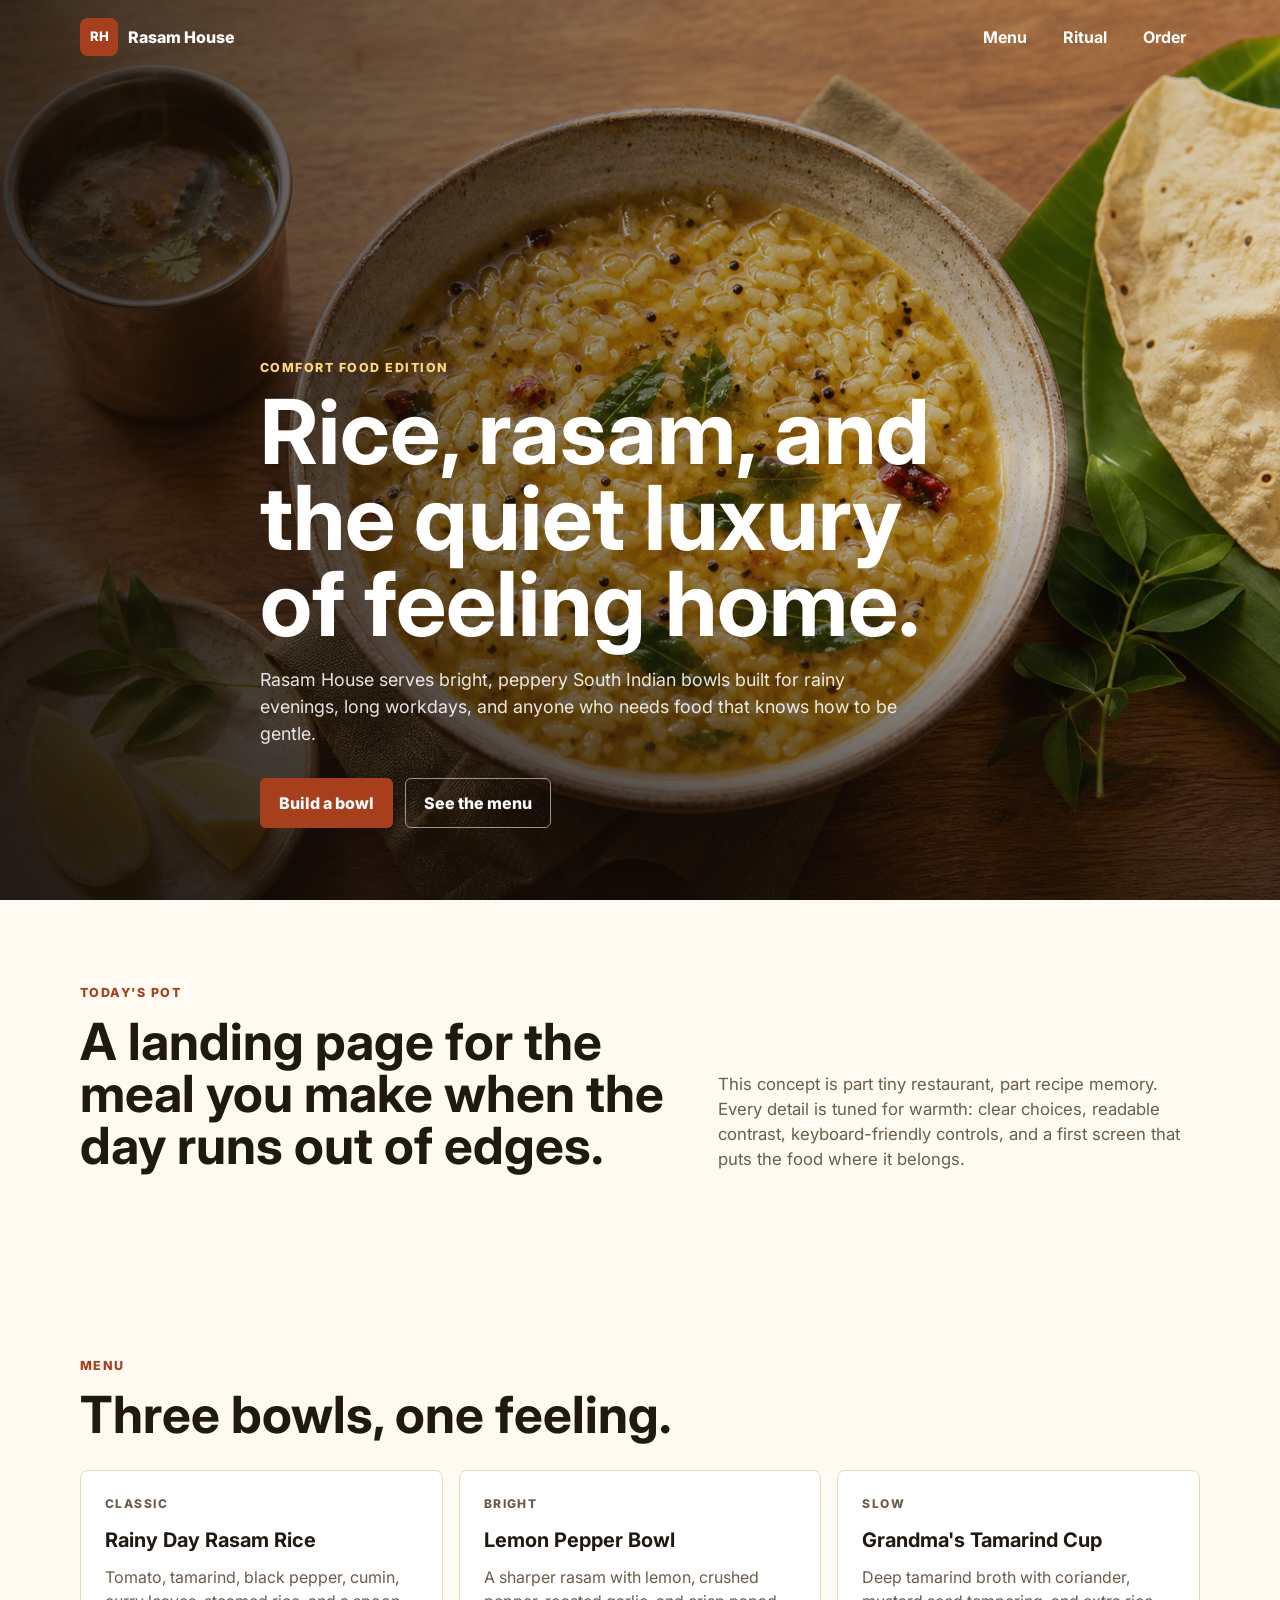
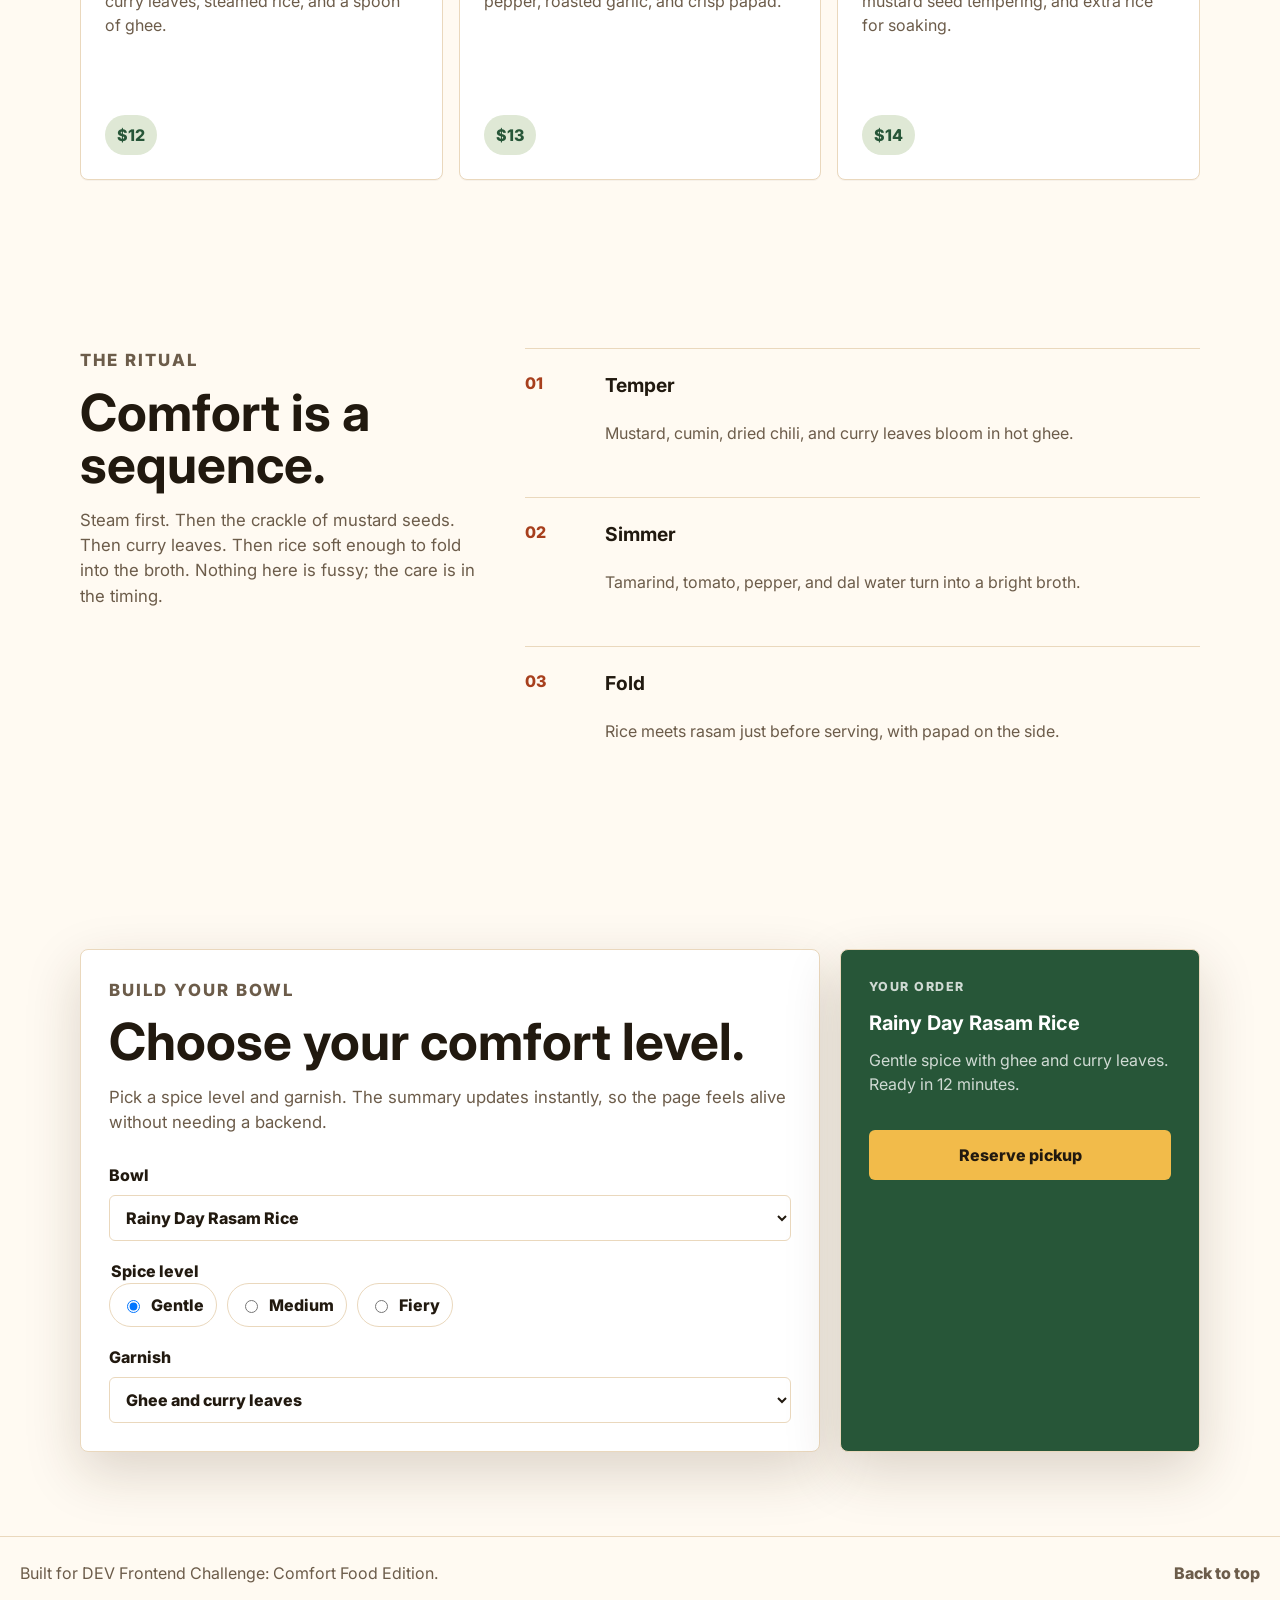
==== index.html @ 06fc74c1 "Polish challenge submission" ====
<!doctype html>
<html lang="en">
  <head>
    <meta charset="utf-8" />
    <meta name="viewport" content="width=device-width, initial-scale=1" />
    <meta
      name="description"
      content="Rasam House is a comfort food landing page celebrating warm South Indian rasam rice bowls."
    />
    <title>Rasam House | Comfort Food Bowls</title>
    <link rel="preconnect" href="https://fonts.googleapis.com" />
    <link rel="preconnect" href="https://fonts.gstatic.com" crossorigin />
    <link
      href="https://fonts.googleapis.com/css2?family=Inter:wght@400;500;600;700;800&display=swap"
      rel="stylesheet"
    />
    <link rel="stylesheet" href="styles.css" />
  </head>
  <body>
    <a class="skip-link" href="#main">Skip to main content</a>

    <header class="site-header" data-header>
      <nav class="nav" aria-label="Main navigation">
        <a class="brand" href="#top" aria-label="Rasam House home">
          <span class="brand-mark" aria-hidden="true">RH</span>
          <span>Rasam House</span>
        </a>
        <button
          class="nav-toggle"
          type="button"
          aria-expanded="false"
          aria-controls="nav-links"
          data-nav-toggle
        >
          <span class="sr-only">Toggle navigation</span>
          <span></span>
          <span></span>
          <span></span>
        </button>
        <div class="nav-links" id="nav-links" data-nav-links>
          <a href="#menu">Menu</a>
          <a href="#ritual">Ritual</a>
          <a href="#order">Order</a>
        </div>
      </nav>
    </header>

    <main id="main">
      <section class="hero" id="top" aria-labelledby="hero-title">
        <img
          class="hero-image"
          src="assets/rasam-rice-hero.png"
          alt="A warm bowl of rasam rice with curry leaves, papad, lemon wedges, and a steel cup of rasam"
        />
        <div class="hero-overlay"></div>
        <div class="hero-content">
          <p class="eyebrow">Comfort Food Edition</p>
          <h1 id="hero-title">Rice, rasam, and the quiet luxury of feeling home.</h1>
          <p class="hero-copy">
            Rasam House serves bright, peppery South Indian bowls built for rainy
            evenings, long workdays, and anyone who needs food that knows how to
            be gentle.
          </p>
          <div class="hero-actions" aria-label="Primary actions">
            <a class="button primary" href="#order">Build a bowl</a>
            <a class="button secondary" href="#menu">See the menu</a>
          </div>
        </div>
        <div class="steam" aria-hidden="true">
          <span></span>
          <span></span>
          <span></span>
        </div>
      </section>

      <section class="section intro" aria-labelledby="intro-title">
        <div>
          <p class="eyebrow">Today's pot</p>
          <h2 id="intro-title">A landing page for the meal you make when the day runs out of edges.</h2>
        </div>
        <p>
          This concept is part tiny restaurant, part recipe memory. Every detail
          is tuned for warmth: clear choices, readable contrast, keyboard-friendly
          controls, and a first screen that puts the food where it belongs.
        </p>
      </section>

      <section class="section menu" id="menu" aria-labelledby="menu-title">
        <div class="section-heading">
          <p class="eyebrow">Menu</p>
          <h2 id="menu-title">Three bowls, one feeling.</h2>
        </div>
        <div class="menu-grid">
          <article class="menu-card">
            <div>
              <p class="menu-label">Classic</p>
              <h3>Rainy Day Rasam Rice</h3>
              <p>
                Tomato, tamarind, black pepper, cumin, curry leaves, steamed rice,
                and a spoon of ghee.
              </p>
            </div>
            <span class="price">$12</span>
          </article>
          <article class="menu-card">
            <div>
              <p class="menu-label">Bright</p>
              <h3>Lemon Pepper Bowl</h3>
              <p>
                A sharper rasam with lemon, crushed pepper, roasted garlic, and
                crisp papad.
              </p>
            </div>
            <span class="price">$13</span>
          </article>
          <article class="menu-card">
            <div>
              <p class="menu-label">Slow</p>
              <h3>Grandma's Tamarind Cup</h3>
              <p>
                Deep tamarind broth with coriander, mustard seed tempering, and
                extra rice for soaking.
              </p>
            </div>
            <span class="price">$14</span>
          </article>
        </div>
      </section>

      <section class="section ritual" id="ritual" aria-labelledby="ritual-title">
        <div class="ritual-copy">
          <p class="eyebrow">The ritual</p>
          <h2 id="ritual-title">Comfort is a sequence.</h2>
          <p>
            Steam first. Then the crackle of mustard seeds. Then curry leaves.
            Then rice soft enough to fold into the broth. Nothing here is fussy;
            the care is in the timing.
          </p>
        </div>
        <ol class="steps" aria-label="Rasam House bowl ritual">
          <li>
            <span>01</span>
            <strong>Temper</strong>
            <p>Mustard, cumin, dried chili, and curry leaves bloom in hot ghee.</p>
          </li>
          <li>
            <span>02</span>
            <strong>Simmer</strong>
            <p>Tamarind, tomato, pepper, and dal water turn into a bright broth.</p>
          </li>
          <li>
            <span>03</span>
            <strong>Fold</strong>
            <p>Rice meets rasam just before serving, with papad on the side.</p>
          </li>
        </ol>
      </section>

      <section class="section order" id="order" aria-labelledby="order-title">
        <div class="order-panel">
          <div>
            <p class="eyebrow">Build your bowl</p>
            <h2 id="order-title">Choose your comfort level.</h2>
            <p>
              Pick a spice level and garnish. The summary updates instantly, so
              the page feels alive without needing a backend.
            </p>
          </div>
          <form class="order-form" data-order-form>
            <label>
              Bowl
              <select name="bowl">
                <option>Rainy Day Rasam Rice</option>
                <option>Lemon Pepper Bowl</option>
                <option>Grandma's Tamarind Cup</option>
              </select>
            </label>
            <fieldset>
              <legend>Spice level</legend>
              <label><input type="radio" name="spice" value="gentle" checked /> Gentle</label>
              <label><input type="radio" name="spice" value="medium" /> Medium</label>
              <label><input type="radio" name="spice" value="fiery" /> Fiery</label>
            </fieldset>
            <label>
              Garnish
              <select name="garnish">
                <option>Ghee and curry leaves</option>
                <option>Lemon and coriander</option>
                <option>Extra papad</option>
              </select>
            </label>
          </form>
        </div>
        <aside class="summary" aria-live="polite" aria-labelledby="summary-title">
          <p class="eyebrow">Your order</p>
          <h3 id="summary-title" data-summary-bowl>Rainy Day Rasam Rice</h3>
          <p data-summary-copy>
            Gentle spice with ghee and curry leaves. Ready in 12 minutes.
          </p>
          <button class="button primary" type="button" data-toast-button>
            Reserve pickup
          </button>
          <p class="toast" role="status" data-toast hidden>
            Pickup reserved. Your bowl will stay warm.
          </p>
        </aside>
      </section>
    </main>

    <footer class="footer">
      <p>Built for DEV Frontend Challenge: Comfort Food Edition.</p>
      <a href="#top">Back to top</a>
    </footer>

    <script src="script.js"></script>
  </body>
</html>
---- styles.css ----
:root {
  color-scheme: light;
  --ink: #21190f;
  --muted: #6c5c4a;
  --paper: #fffaf2;
  --surface: #ffffff;
  --line: #ead8bd;
  --leaf: #275638;
  --leaf-soft: #dfe8d5;
  --spice: #a73f1d;
  --spice-dark: #7d2d16;
  --gold: #f2bb4a;
  --shadow: 0 20px 55px rgba(59, 37, 16, 0.18);
  font-family: Inter, ui-sans-serif, system-ui, -apple-system, BlinkMacSystemFont,
    "Segoe UI", sans-serif;
}

* {
  box-sizing: border-box;
}

html {
  scroll-behavior: smooth;
}

body {
  margin: 0;
  color: var(--ink);
  background: var(--paper);
  line-height: 1.5;
}

img {
  display: block;
  max-width: 100%;
}

a {
  color: inherit;
}

button,
select,
input {
  font: inherit;
}

:focus-visible {
  outline: 3px solid var(--gold);
  outline-offset: 4px;
}

.skip-link {
  position: fixed;
  top: 12px;
  left: 12px;
  z-index: 20;
  transform: translateY(-140%);
  border-radius: 6px;
  background: var(--ink);
  color: white;
  padding: 10px 14px;
  transition: transform 160ms ease;
}

.skip-link:focus {
  transform: translateY(0);
}

.site-header {
  position: fixed;
  inset: 0 0 auto;
  z-index: 10;
  transition: background 180ms ease, box-shadow 180ms ease;
}

.site-header.is-scrolled {
  background: rgba(255, 250, 242, 0.92);
  box-shadow: 0 1px 0 var(--line);
  backdrop-filter: blur(16px);
}

.nav {
  display: flex;
  align-items: center;
  justify-content: space-between;
  max-width: 1160px;
  margin: 0 auto;
  padding: 16px 20px;
}

.brand {
  display: inline-flex;
  align-items: center;
  gap: 10px;
  color: white;
  font-weight: 800;
  letter-spacing: 0;
  text-decoration: none;
}

.is-scrolled .brand,
.is-scrolled .nav-links a,
.is-scrolled .nav-toggle {
  color: var(--ink);
}

.brand-mark {
  display: grid;
  width: 38px;
  height: 38px;
  place-items: center;
  border-radius: 8px;
  background: var(--spice);
  color: white;
  font-size: 0.82rem;
}

.nav-links {
  display: flex;
  gap: 8px;
}

.nav-links a {
  border-radius: 999px;
  color: white;
  font-weight: 700;
  padding: 9px 14px;
  text-decoration: none;
}

.nav-links a:hover {
  background: rgba(255, 255, 255, 0.18);
}

.is-scrolled .nav-links a:hover {
  background: var(--leaf-soft);
}

.nav-toggle {
  display: none;
  border: 0;
  background: transparent;
  color: white;
  padding: 8px;
}

.nav-toggle span:not(.sr-only) {
  display: block;
  width: 24px;
  height: 2px;
  margin: 5px 0;
  background: currentColor;
}

.sr-only {
  position: absolute;
  width: 1px;
  height: 1px;
  overflow: hidden;
  clip: rect(0, 0, 0, 0);
  white-space: nowrap;
}

.hero {
  position: relative;
  min-height: 100svh;
  display: grid;
  align-items: end;
  overflow: hidden;
  padding: 120px 20px 72px;
}

.hero-image,
.hero-overlay {
  position: absolute;
  inset: 0;
  width: 100%;
  height: 100%;
}

.hero-image {
  object-fit: cover;
}

.hero-overlay {
  background:
    linear-gradient(90deg, rgba(20, 12, 7, 0.84), rgba(20, 12, 7, 0.34) 58%, rgba(20, 12, 7, 0.12)),
    linear-gradient(0deg, rgba(20, 12, 7, 0.62), transparent 46%);
}

.hero-content {
  position: relative;
  max-width: 760px;
  margin: 0 auto;
  width: min(1160px, 100%);
  color: white;
  animation: hero-rise 700ms ease-out both;
}

.steam {
  position: absolute;
  right: clamp(70px, 16vw, 260px);
  bottom: clamp(260px, 42vh, 450px);
  display: flex;
  gap: 18px;
  opacity: 0.72;
  pointer-events: none;
}

.steam span {
  width: 14px;
  height: 86px;
  border-radius: 999px;
  background: linear-gradient(180deg, rgba(255, 255, 255, 0), rgba(255, 245, 219, 0.72), rgba(255, 255, 255, 0));
  filter: blur(8px);
  transform-origin: bottom;
  animation: steam-rise 3.4s ease-in-out infinite;
}

.steam span:nth-child(2) {
  height: 112px;
  animation-delay: 650ms;
}

.steam span:nth-child(3) {
  height: 78px;
  animation-delay: 1.2s;
}

.eyebrow {
  margin: 0 0 12px;
  color: var(--spice);
  font-size: 0.78rem;
  font-weight: 800;
  letter-spacing: 0.12em;
  text-transform: uppercase;
}

.hero .eyebrow {
  color: #ffd77a;
}

h1,
h2,
h3,
p {
  margin-top: 0;
}

h1 {
  max-width: 740px;
  margin-bottom: 20px;
  font-size: clamp(2.55rem, 7vw, 5.65rem);
  line-height: 0.96;
  letter-spacing: 0;
}

h2 {
  margin-bottom: 18px;
  font-size: clamp(2rem, 4vw, 3.6rem);
  line-height: 1.02;
  letter-spacing: 0;
}

h3 {
  margin-bottom: 10px;
  font-size: 1.25rem;
}

.hero-copy {
  max-width: 650px;
  color: rgba(255, 255, 255, 0.88);
  font-size: 1.12rem;
}

.hero-actions {
  display: flex;
  flex-wrap: wrap;
  gap: 12px;
  margin-top: 30px;
}

.button {
  display: inline-flex;
  min-height: 46px;
  align-items: center;
  justify-content: center;
  border: 1px solid transparent;
  border-radius: 6px;
  cursor: pointer;
  font-weight: 800;
  padding: 12px 18px;
  text-decoration: none;
}

.button.primary {
  background: var(--spice);
  color: white;
}

.button.primary:hover {
  background: var(--spice-dark);
}

.button:disabled {
  cursor: not-allowed;
  opacity: 0.78;
}

.button.secondary {
  border-color: rgba(255, 255, 255, 0.55);
  color: white;
}

.button.secondary:hover {
  background: rgba(255, 255, 255, 0.14);
}

.section {
  max-width: 1160px;
  margin: 0 auto;
  padding: 84px 20px;
}

.intro {
  display: grid;
  grid-template-columns: minmax(0, 1.1fr) minmax(280px, 0.9fr);
  gap: 48px;
  align-items: end;
}

.intro p:last-child,
.ritual-copy p,
.order-panel p {
  color: var(--muted);
  font-size: 1.05rem;
}

.section-heading {
  max-width: 680px;
  margin-bottom: 30px;
}

.menu-grid {
  display: grid;
  grid-template-columns: repeat(3, minmax(0, 1fr));
  gap: 16px;
}

.menu-card {
  min-height: 310px;
  display: flex;
  flex-direction: column;
  justify-content: space-between;
  border: 1px solid var(--line);
  border-radius: 8px;
  background: var(--surface);
  box-shadow: 0 1px 0 rgba(59, 37, 16, 0.04);
  padding: 24px;
}

.menu-card p {
  color: var(--muted);
}

.menu-label {
  color: var(--leaf);
  font-size: 0.75rem;
  font-weight: 800;
  letter-spacing: 0.12em;
  text-transform: uppercase;
}

.price {
  width: max-content;
  border-radius: 999px;
  background: var(--leaf-soft);
  color: var(--leaf);
  font-weight: 800;
  padding: 8px 12px;
}

.ritual {
  display: grid;
  grid-template-columns: 0.75fr 1.25fr;
  gap: 40px;
}

.steps {
  display: grid;
  gap: 14px;
  margin: 0;
  padding: 0;
  list-style: none;
}

.steps li {
  display: grid;
  grid-template-columns: 64px 1fr;
  gap: 16px;
  border-top: 1px solid var(--line);
  padding: 22px 0;
}

.steps span {
  color: var(--spice);
  font-weight: 800;
}

.steps strong {
  display: block;
  margin-bottom: 5px;
  font-size: 1.2rem;
}

.steps p {
  grid-column: 2;
  color: var(--muted);
}

.order {
  display: grid;
  grid-template-columns: minmax(0, 1fr) 360px;
  gap: 20px;
  align-items: stretch;
}

.order-panel,
.summary {
  border: 1px solid var(--line);
  border-radius: 8px;
  background: var(--surface);
  box-shadow: var(--shadow);
  padding: 28px;
}

.order-form {
  display: grid;
  gap: 18px;
  margin-top: 28px;
}

label,
legend {
  color: var(--ink);
  font-weight: 800;
}

select {
  width: 100%;
  min-height: 46px;
  margin-top: 8px;
  border: 1px solid var(--line);
  border-radius: 6px;
  background: white;
  color: var(--ink);
  padding: 0 12px;
}

fieldset {
  display: flex;
  flex-wrap: wrap;
  gap: 10px;
  border: 0;
  margin: 0;
  padding: 0;
}

fieldset label {
  display: inline-flex;
  align-items: center;
  gap: 8px;
  border: 1px solid var(--line);
  border-radius: 999px;
  cursor: pointer;
  padding: 9px 12px;
}

.summary {
  background: var(--leaf);
  color: white;
}

.summary .eyebrow,
.summary p {
  color: rgba(255, 255, 255, 0.78);
}

.summary .button {
  width: 100%;
  margin-top: 18px;
  background: var(--gold);
  color: var(--ink);
}

.summary .button:hover {
  background: #ffd56f;
}

.toast {
  margin: 16px 0 0;
  font-weight: 700;
}

.toast:not([hidden]) {
  animation: toast-in 220ms ease-out both;
}

.footer {
  display: flex;
  justify-content: space-between;
  gap: 18px;
  border-top: 1px solid var(--line);
  padding: 24px 20px;
  color: var(--muted);
}

.footer p {
  margin: 0;
}

.footer a {
  font-weight: 800;
  text-decoration: none;
}

@media (max-width: 800px) {
  .nav-toggle {
    display: block;
  }

  .nav-links {
    position: absolute;
    top: 70px;
    right: 20px;
    display: none;
    min-width: 180px;
    border: 1px solid var(--line);
    border-radius: 8px;
    background: var(--surface);
    box-shadow: var(--shadow);
    padding: 8px;
  }

  .nav-links.is-open {
    display: grid;
  }

  .nav-links a {
    color: var(--ink);
  }

  .intro,
  .ritual,
  .order {
    grid-template-columns: 1fr;
  }

  .menu-grid {
    grid-template-columns: 1fr;
  }
}

@media (max-width: 560px) {
  .hero {
    min-height: 88svh;
    padding-bottom: 44px;
  }

  .section {
    padding: 60px 16px;
  }

  .hero-actions,
  .footer {
    flex-direction: column;
  }

  .button {
    width: 100%;
  }

  .steam {
    right: 42px;
    bottom: 46vh;
    transform: scale(0.8);
  }
}

@media (prefers-reduced-motion: reduce) {
  *,
  *::before,
  *::after {
    scroll-behavior: auto !important;
    transition-duration: 0.01ms !important;
    animation-duration: 0.01ms !important;
    animation-iteration-count: 1 !important;
  }
}

@keyframes hero-rise {
  from {
    opacity: 0;
    transform: translateY(18px);
  }
  to {
    opacity: 1;
    transform: translateY(0);
  }
}

@keyframes steam-rise {
  0% {
    opacity: 0;
    transform: translateY(26px) scaleX(0.8);
  }
  45% {
    opacity: 0.8;
  }
  100% {
    opacity: 0;
    transform: translateY(-22px) scaleX(1.25);
  }
}

@keyframes toast-in {
  from {
    opacity: 0;
    transform: translateY(6px);
  }
  to {
    opacity: 1;
    transform: translateY(0);
  }
}
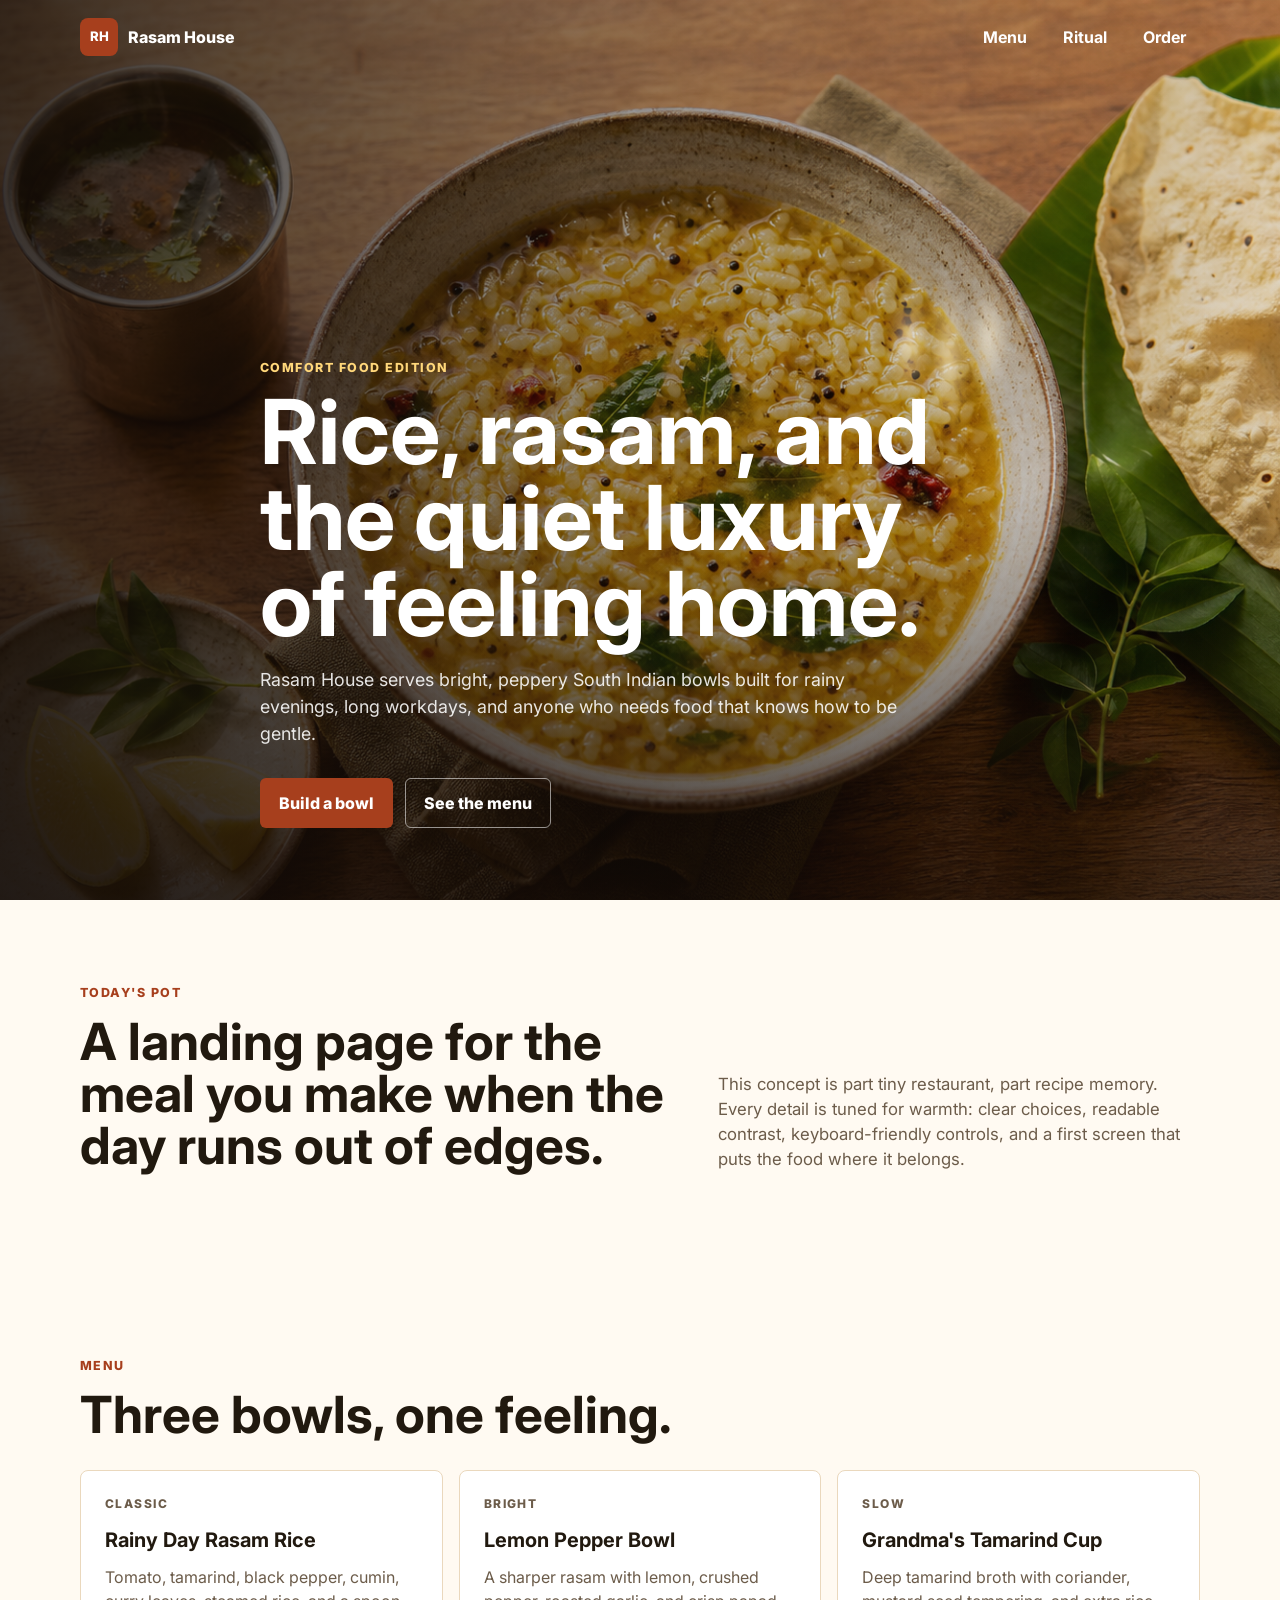
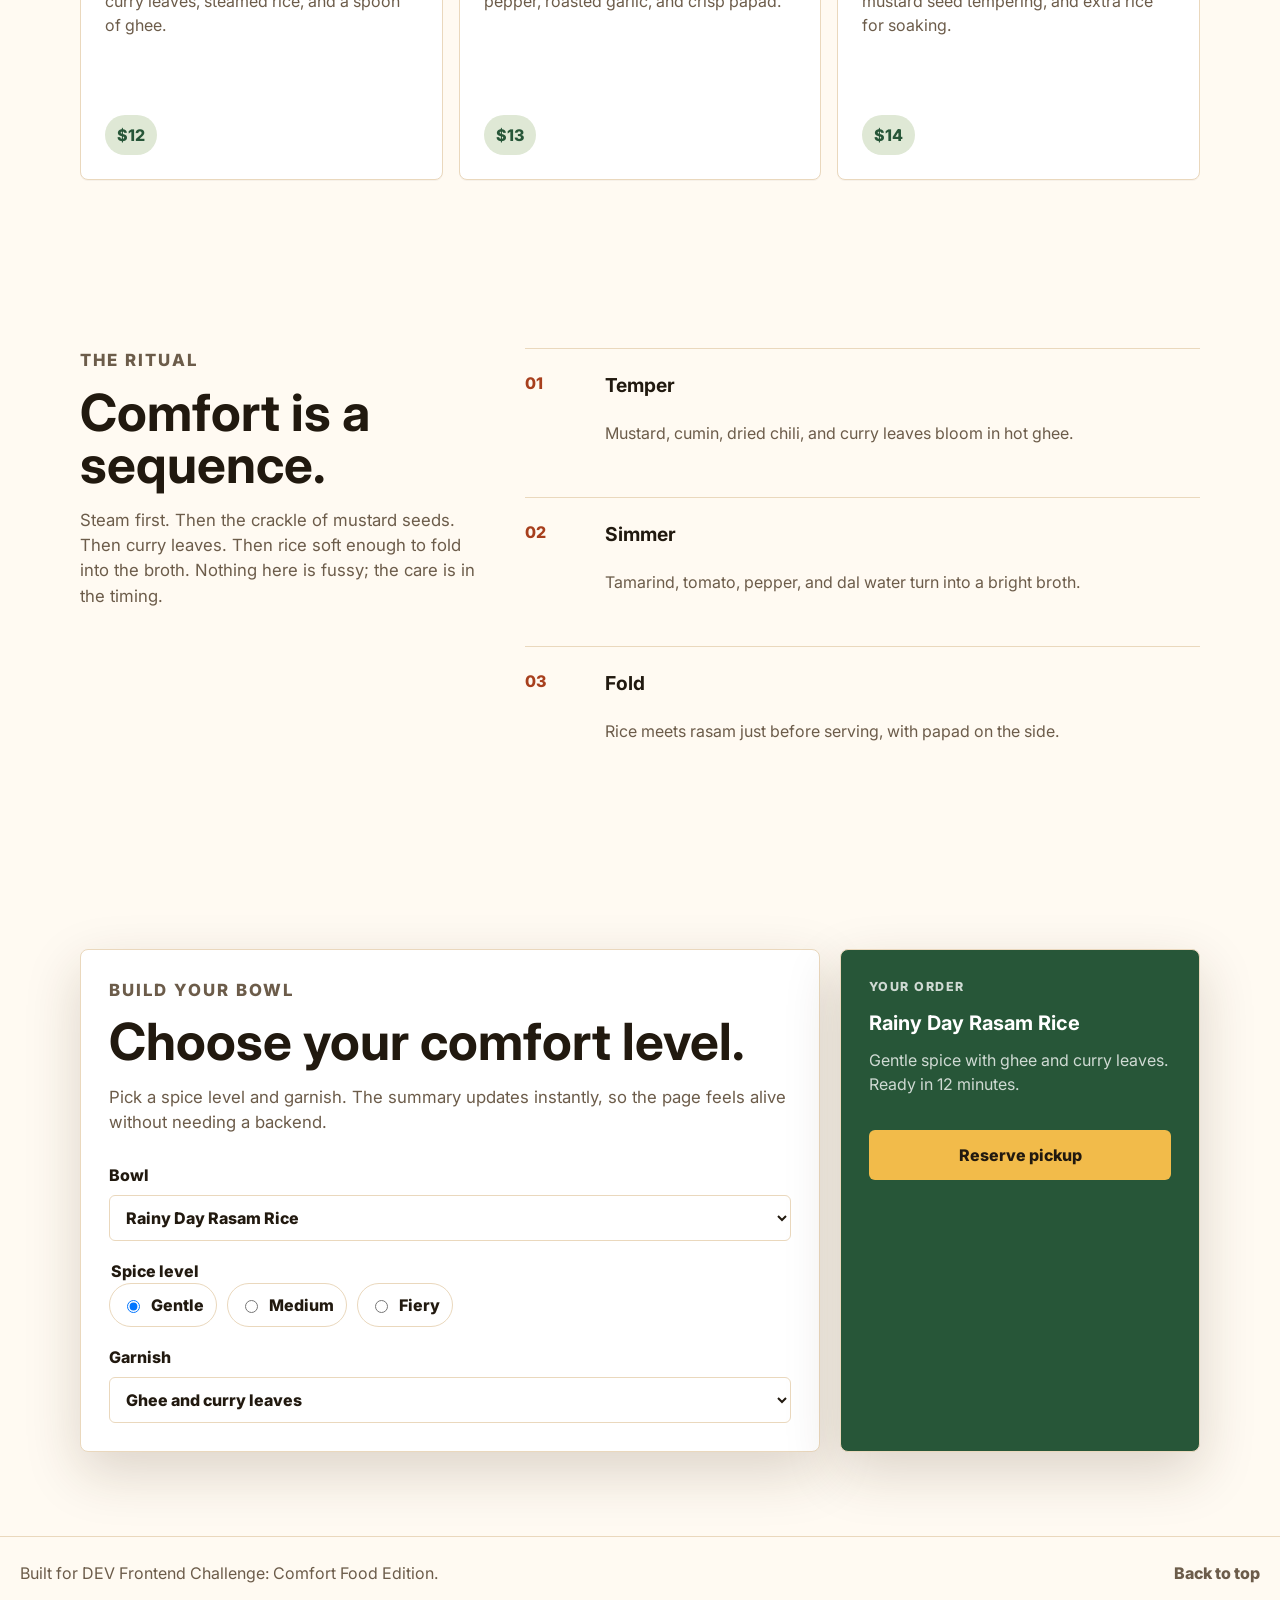
==== commit 72255cf0: "Add cooking loader and story polish" ====
--- a/index.html
+++ b/index.html
@@ -18,6 +18,27 @@
   </head>
   <body>
     <a class="skip-link" href="#main">Skip to main content</a>
+
+    <div class="loader" role="status" aria-live="polite" data-loader>
+      <div class="loader-card">
+        <div class="cooker" aria-hidden="true">
+          <div class="cooker-steam">
+            <span></span>
+            <span></span>
+            <span></span>
+          </div>
+          <div class="cooker-pot">
+            <span class="bubble bubble-one"></span>
+            <span class="bubble bubble-two"></span>
+            <span class="bubble bubble-three"></span>
+          </div>
+          <div class="cooker-flame"></div>
+        </div>
+        <p class="loader-title">Simmering rasam</p>
+        <p class="loader-copy">Tempering mustard seeds, curry leaves, and a little patience.</p>
+        <div class="loader-bar" aria-hidden="true"><span></span></div>
+      </div>
+    </div>
 
     <header class="site-header" data-header>
       <nav class="nav" aria-label="Main navigation">
--- a/styles.css
+++ b/styles.css
@@ -162,6 +162,160 @@
   white-space: nowrap;
 }
 
+.loader {
+  position: fixed;
+  inset: 0;
+  z-index: 30;
+  display: grid;
+  place-items: center;
+  background:
+    radial-gradient(circle at 50% 35%, rgba(242, 187, 74, 0.28), transparent 34%),
+    var(--paper);
+  transition: opacity 380ms ease, visibility 380ms ease;
+}
+
+.loader.is-hidden {
+  visibility: hidden;
+  opacity: 0;
+  pointer-events: none;
+}
+
+.loader-card {
+  width: min(360px, calc(100vw - 36px));
+  border: 1px solid var(--line);
+  border-radius: 8px;
+  background: rgba(255, 255, 255, 0.92);
+  box-shadow: var(--shadow);
+  padding: 30px;
+  text-align: center;
+}
+
+.cooker {
+  position: relative;
+  width: 150px;
+  height: 130px;
+  margin: 0 auto 18px;
+}
+
+.cooker-steam {
+  position: absolute;
+  inset: 0 0 auto;
+  display: flex;
+  justify-content: center;
+  gap: 16px;
+  height: 70px;
+}
+
+.cooker-steam span {
+  width: 10px;
+  height: 58px;
+  border-radius: 999px;
+  background: linear-gradient(180deg, rgba(167, 63, 29, 0), rgba(167, 63, 29, 0.28), rgba(167, 63, 29, 0));
+  filter: blur(4px);
+  animation: steam-rise 1.8s ease-in-out infinite;
+}
+
+.cooker-steam span:nth-child(2) {
+  animation-delay: 280ms;
+}
+
+.cooker-steam span:nth-child(3) {
+  animation-delay: 560ms;
+}
+
+.cooker-pot {
+  position: absolute;
+  left: 15px;
+  right: 15px;
+  bottom: 22px;
+  height: 58px;
+  border-radius: 8px 8px 28px 28px;
+  background: linear-gradient(180deg, #ffe0a0, #d7692e);
+  box-shadow: inset 0 -10px 0 rgba(125, 45, 22, 0.18);
+}
+
+.cooker-pot::before,
+.cooker-pot::after {
+  content: "";
+  position: absolute;
+  top: 17px;
+  width: 20px;
+  height: 18px;
+  border: 6px solid #d7692e;
+  border-radius: 999px;
+}
+
+.cooker-pot::before {
+  left: -22px;
+}
+
+.cooker-pot::after {
+  right: -22px;
+}
+
+.bubble {
+  position: absolute;
+  bottom: 18px;
+  width: 10px;
+  height: 10px;
+  border-radius: 50%;
+  background: rgba(255, 250, 242, 0.82);
+  animation: bubble-pop 1.2s ease-in-out infinite;
+}
+
+.bubble-one {
+  left: 32px;
+}
+
+.bubble-two {
+  left: 58px;
+  animation-delay: 250ms;
+}
+
+.bubble-three {
+  right: 34px;
+  animation-delay: 520ms;
+}
+
+.cooker-flame {
+  position: absolute;
+  left: 50%;
+  bottom: 0;
+  width: 36px;
+  height: 34px;
+  border-radius: 60% 60% 55% 55%;
+  background: linear-gradient(180deg, #ffd56f, #d94719);
+  transform: translateX(-50%);
+  animation: flame-flicker 620ms ease-in-out infinite alternate;
+}
+
+.loader-title {
+  margin-bottom: 6px;
+  font-size: 1.25rem;
+  font-weight: 800;
+}
+
+.loader-copy {
+  margin-bottom: 18px;
+  color: var(--muted);
+}
+
+.loader-bar {
+  height: 8px;
+  overflow: hidden;
+  border-radius: 999px;
+  background: var(--leaf-soft);
+}
+
+.loader-bar span {
+  display: block;
+  width: 48%;
+  height: 100%;
+  border-radius: inherit;
+  background: var(--spice);
+  animation: loader-sweep 1.25s ease-in-out infinite;
+}
+
 .hero {
   position: relative;
   min-height: 100svh;
@@ -200,31 +354,31 @@
 
 .steam {
   position: absolute;
-  right: clamp(70px, 16vw, 260px);
-  bottom: clamp(260px, 42vh, 450px);
+  right: clamp(120px, 22vw, 360px);
+  bottom: clamp(330px, 52vh, 560px);
   display: flex;
-  gap: 18px;
-  opacity: 0.72;
+  gap: 22px;
+  opacity: 0.95;
   pointer-events: none;
 }
 
 .steam span {
-  width: 14px;
-  height: 86px;
+  width: 18px;
+  height: 118px;
   border-radius: 999px;
-  background: linear-gradient(180deg, rgba(255, 255, 255, 0), rgba(255, 245, 219, 0.72), rgba(255, 255, 255, 0));
-  filter: blur(8px);
+  background: linear-gradient(180deg, rgba(255, 255, 255, 0), rgba(255, 245, 219, 0.9), rgba(255, 255, 255, 0));
+  filter: blur(9px);
   transform-origin: bottom;
-  animation: steam-rise 3.4s ease-in-out infinite;
+  animation: hero-steam-rise 3.4s ease-in-out infinite;
 }
 
 .steam span:nth-child(2) {
-  height: 112px;
+  height: 148px;
   animation-delay: 650ms;
 }
 
 .steam span:nth-child(3) {
-  height: 78px;
+  height: 104px;
   animation-delay: 1.2s;
 }
 
@@ -582,9 +736,9 @@
   }
 
   .steam {
-    right: 42px;
-    bottom: 46vh;
-    transform: scale(0.8);
+    right: 82px;
+    bottom: 56vh;
+    transform: scale(0.68);
   }
 }
 
@@ -610,17 +764,61 @@
   }
 }
 
+@keyframes hero-steam-rise {
+  0% {
+    opacity: 0;
+    transform: translateY(26px) scaleX(0.8);
+  }
+  45% {
+    opacity: 0.8;
+  }
+  100% {
+    opacity: 0;
+    transform: translateY(-22px) scaleX(1.25);
+  }
+}
+
 @keyframes steam-rise {
   0% {
     opacity: 0;
-    transform: translateY(26px) scaleX(0.8);
+    transform: translateY(18px) scaleX(0.7);
   }
   45% {
-    opacity: 0.8;
+    opacity: 1;
   }
   100% {
     opacity: 0;
-    transform: translateY(-22px) scaleX(1.25);
+    transform: translateY(-18px) scaleX(1.15);
+  }
+}
+
+@keyframes bubble-pop {
+  0%,
+  100% {
+    opacity: 0.35;
+    transform: translateY(8px) scale(0.7);
+  }
+  50% {
+    opacity: 1;
+    transform: translateY(-8px) scale(1);
+  }
+}
+
+@keyframes flame-flicker {
+  from {
+    transform: translateX(-50%) scaleX(0.88) scaleY(0.92);
+  }
+  to {
+    transform: translateX(-50%) scaleX(1.08) scaleY(1.08);
+  }
+}
+
+@keyframes loader-sweep {
+  0% {
+    transform: translateX(-110%);
+  }
+  100% {
+    transform: translateX(230%);
   }
 }
 
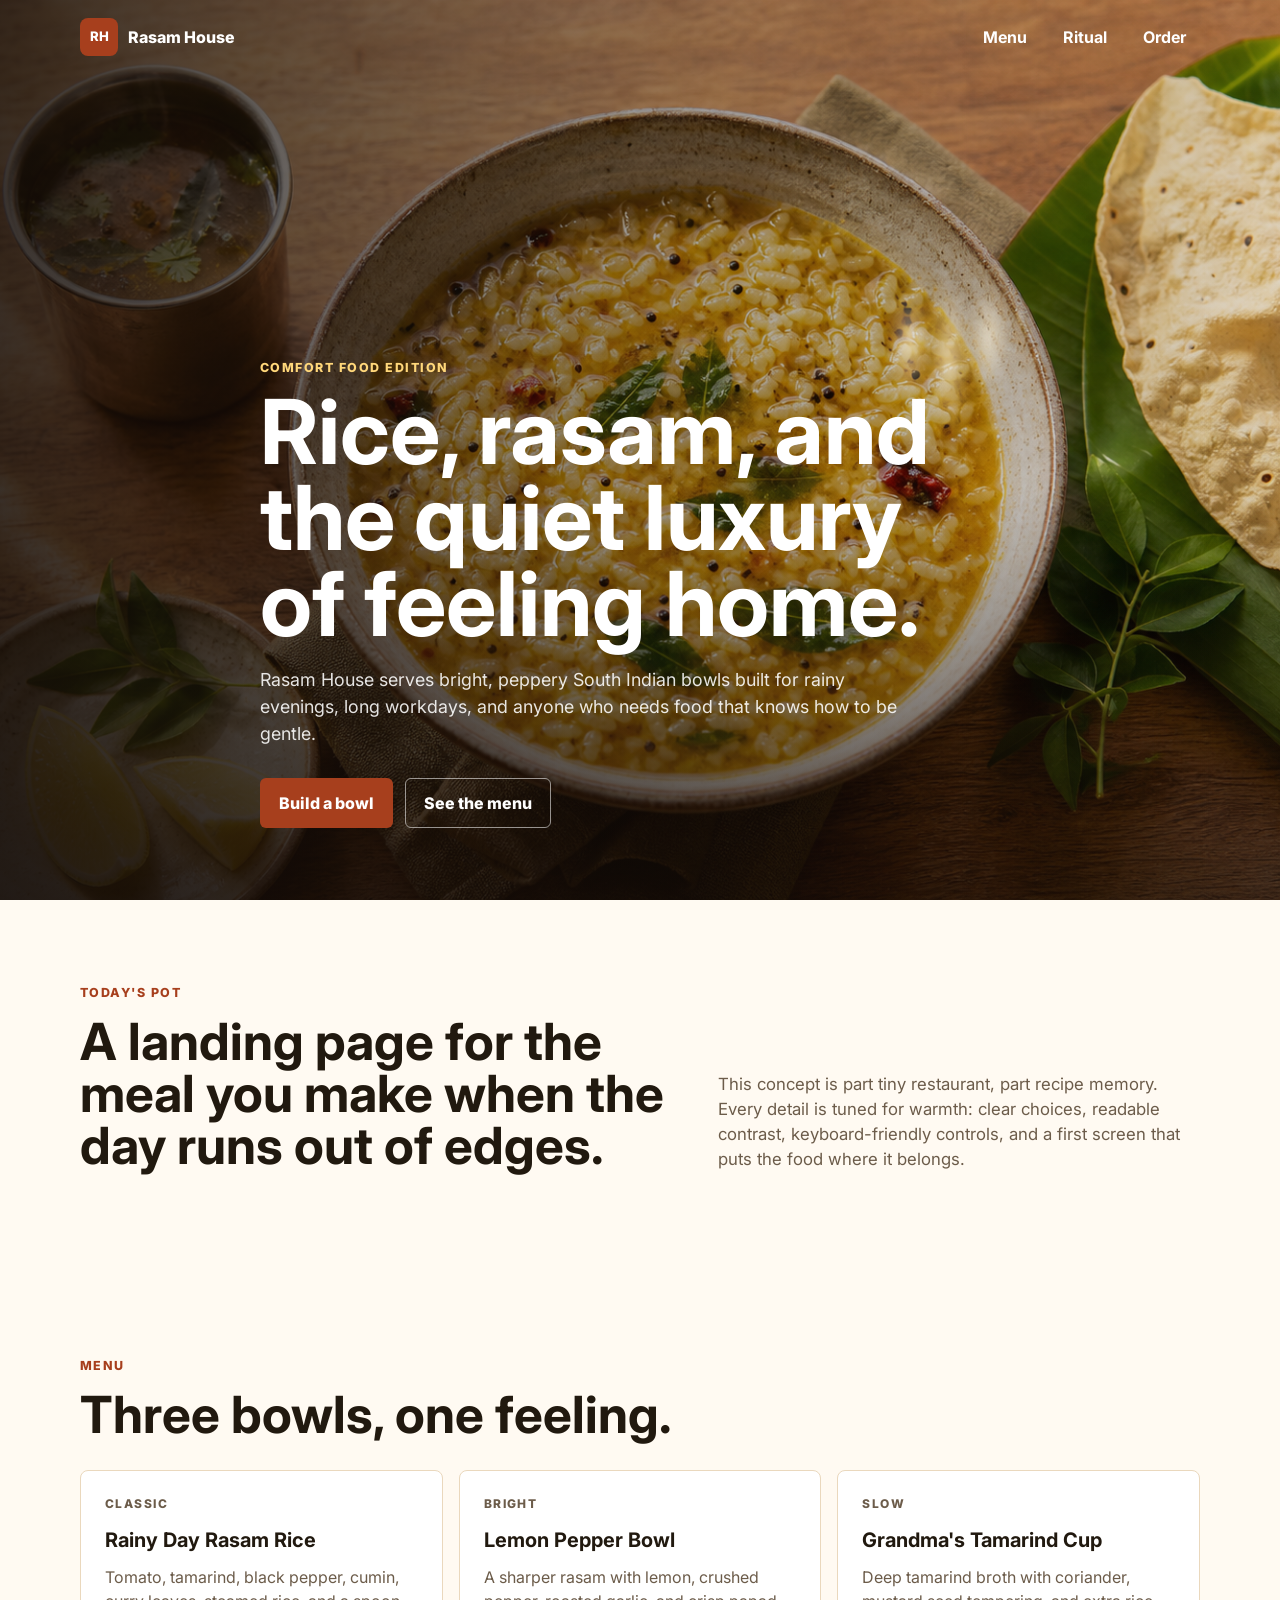
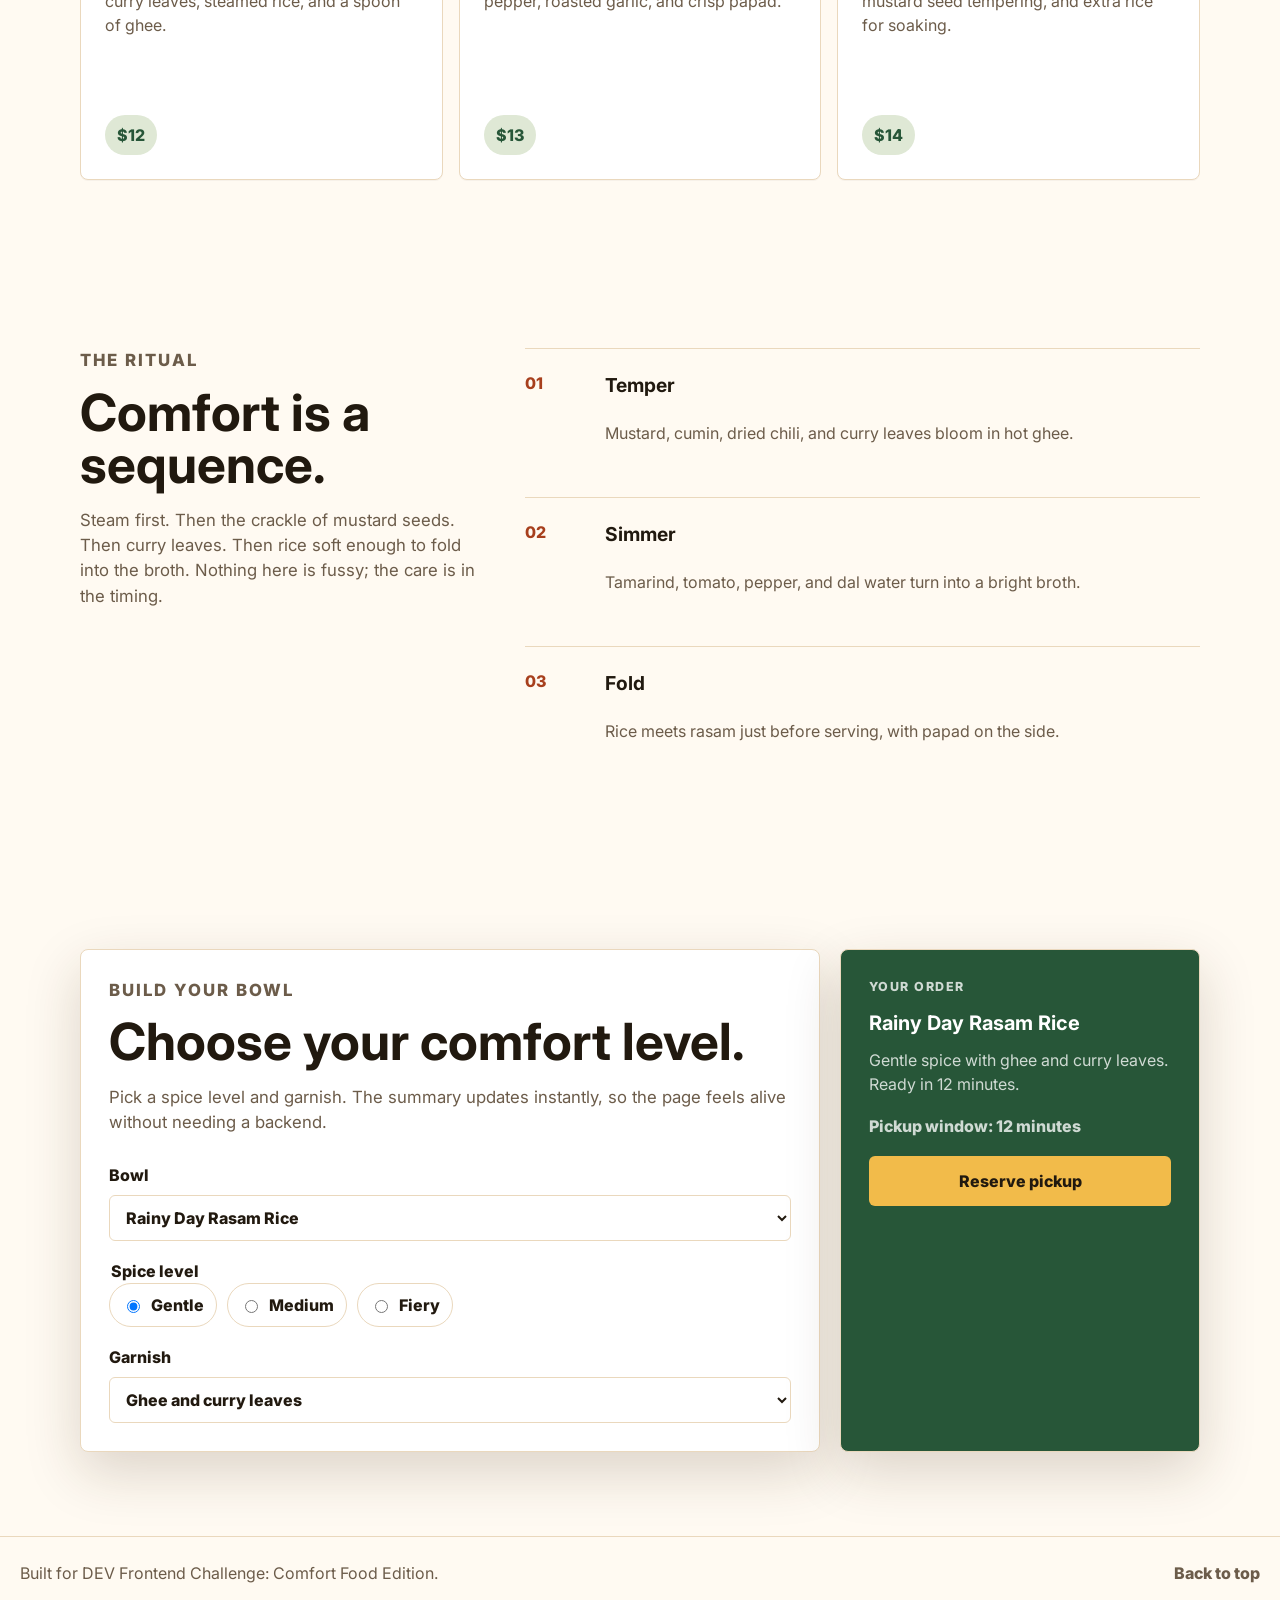
==== commit d6b45d9d: "Fix pickup reservation flow" ====
--- a/index.html
+++ b/index.html
@@ -218,8 +218,15 @@
           <p data-summary-copy>
             Gentle spice with ghee and curry leaves. Ready in 12 minutes.
           </p>
+          <p class="pickup-meta" data-pickup-meta>Pickup window: 12 minutes</p>
+          <div class="order-progress" data-order-progress hidden>
+            <span></span>
+          </div>
           <button class="button primary" type="button" data-toast-button>
             Reserve pickup
+          </button>
+          <button class="button quiet" type="button" data-reset-order hidden>
+            Change order
           </button>
           <p class="toast" role="status" data-toast hidden>
             Pickup reserved. Your bowl will stay warm.
--- a/styles.css
+++ b/styles.css
@@ -35,6 +35,10 @@
   max-width: 100%;
 }
 
+[hidden] {
+  display: none !important;
+}
+
 a {
   color: inherit;
 }
@@ -471,6 +475,16 @@
   background: rgba(255, 255, 255, 0.14);
 }
 
+.button.quiet {
+  border-color: rgba(255, 255, 255, 0.36);
+  background: transparent;
+  color: white;
+}
+
+.button.quiet:hover {
+  background: rgba(255, 255, 255, 0.12);
+}
+
 .section {
   max-width: 1160px;
   margin: 0 auto;
@@ -650,6 +664,39 @@
 
 .summary .button:hover {
   background: #ffd56f;
+}
+
+.summary .button.quiet {
+  margin-top: 10px;
+  border-color: rgba(255, 255, 255, 0.42);
+  background: transparent;
+  color: white;
+}
+
+.summary .button.quiet:hover {
+  background: rgba(255, 255, 255, 0.12);
+}
+
+.pickup-meta {
+  margin: 18px 0 0;
+  font-weight: 800;
+}
+
+.order-progress {
+  height: 9px;
+  overflow: hidden;
+  margin-top: 16px;
+  border-radius: 999px;
+  background: rgba(255, 255, 255, 0.16);
+}
+
+.order-progress span {
+  display: block;
+  width: 42%;
+  height: 100%;
+  border-radius: inherit;
+  background: var(--gold);
+  animation: loader-sweep 1s ease-in-out infinite;
 }
 
 .toast {
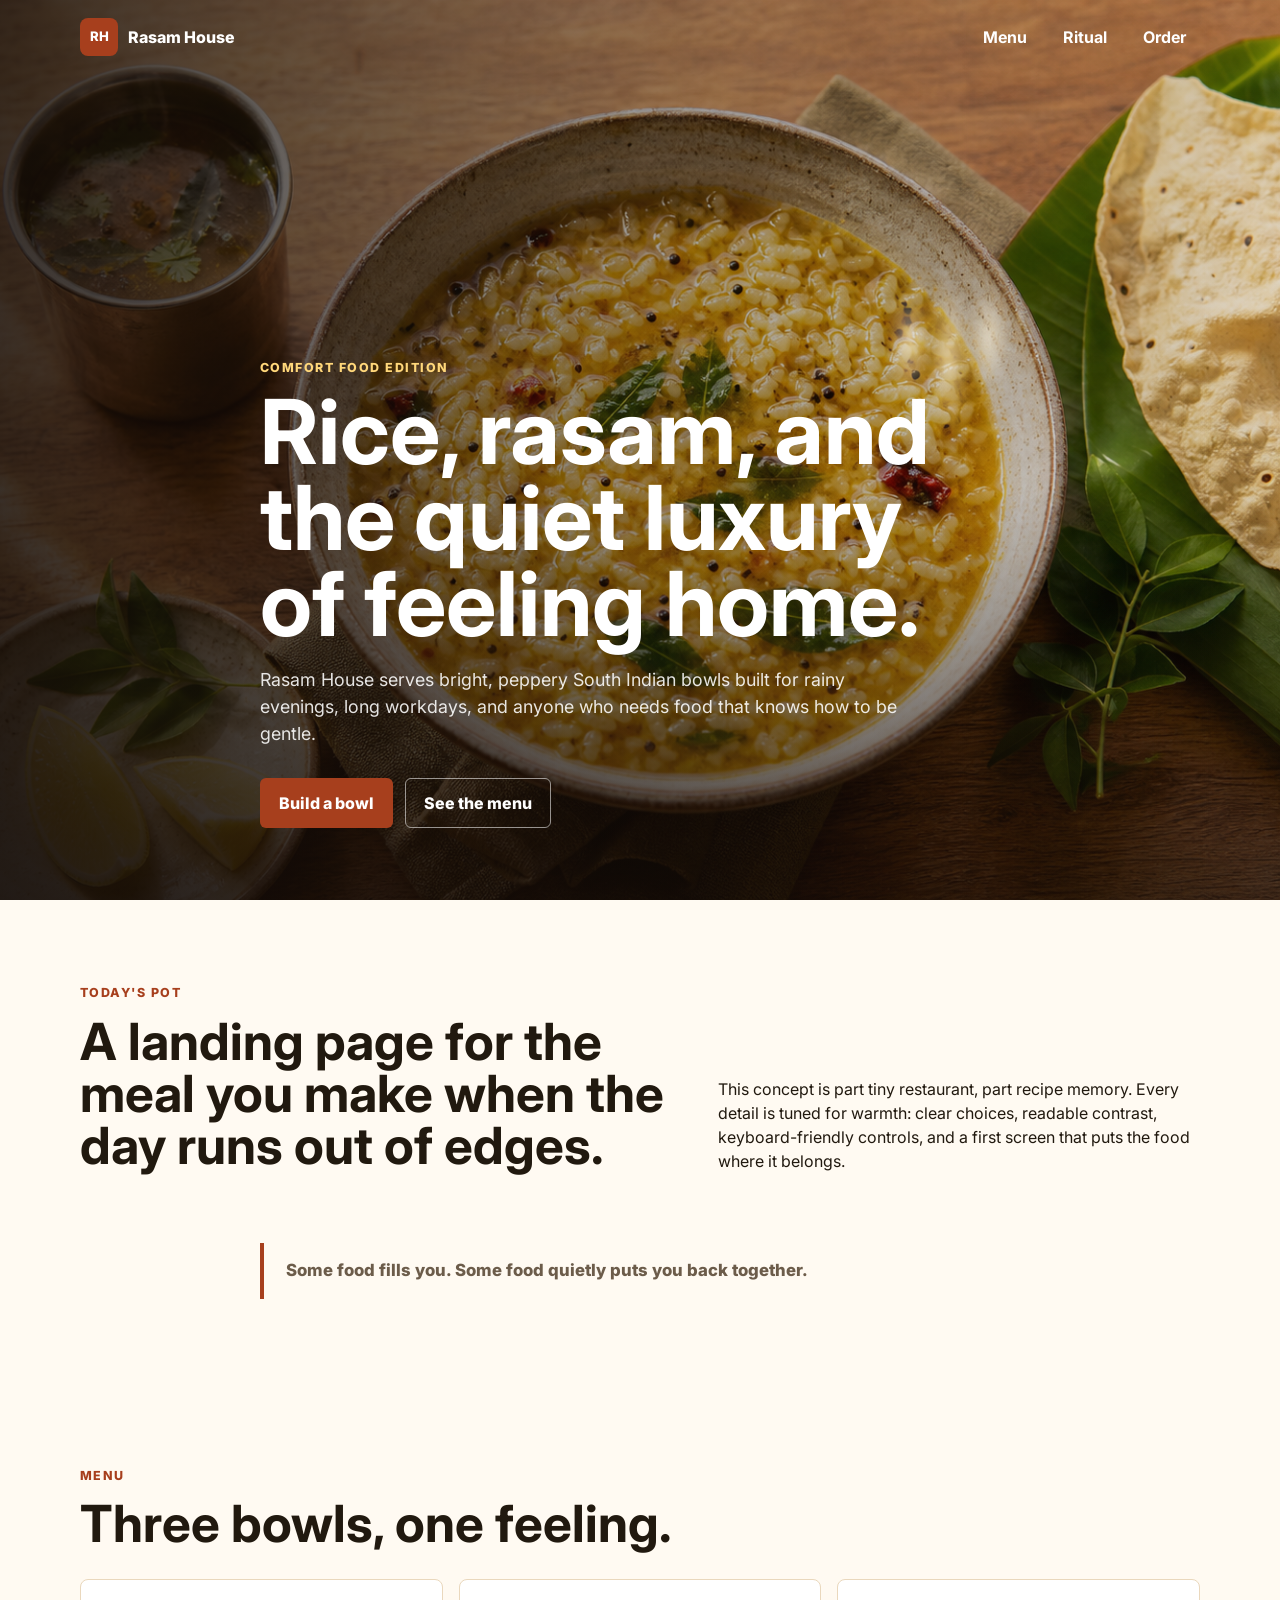
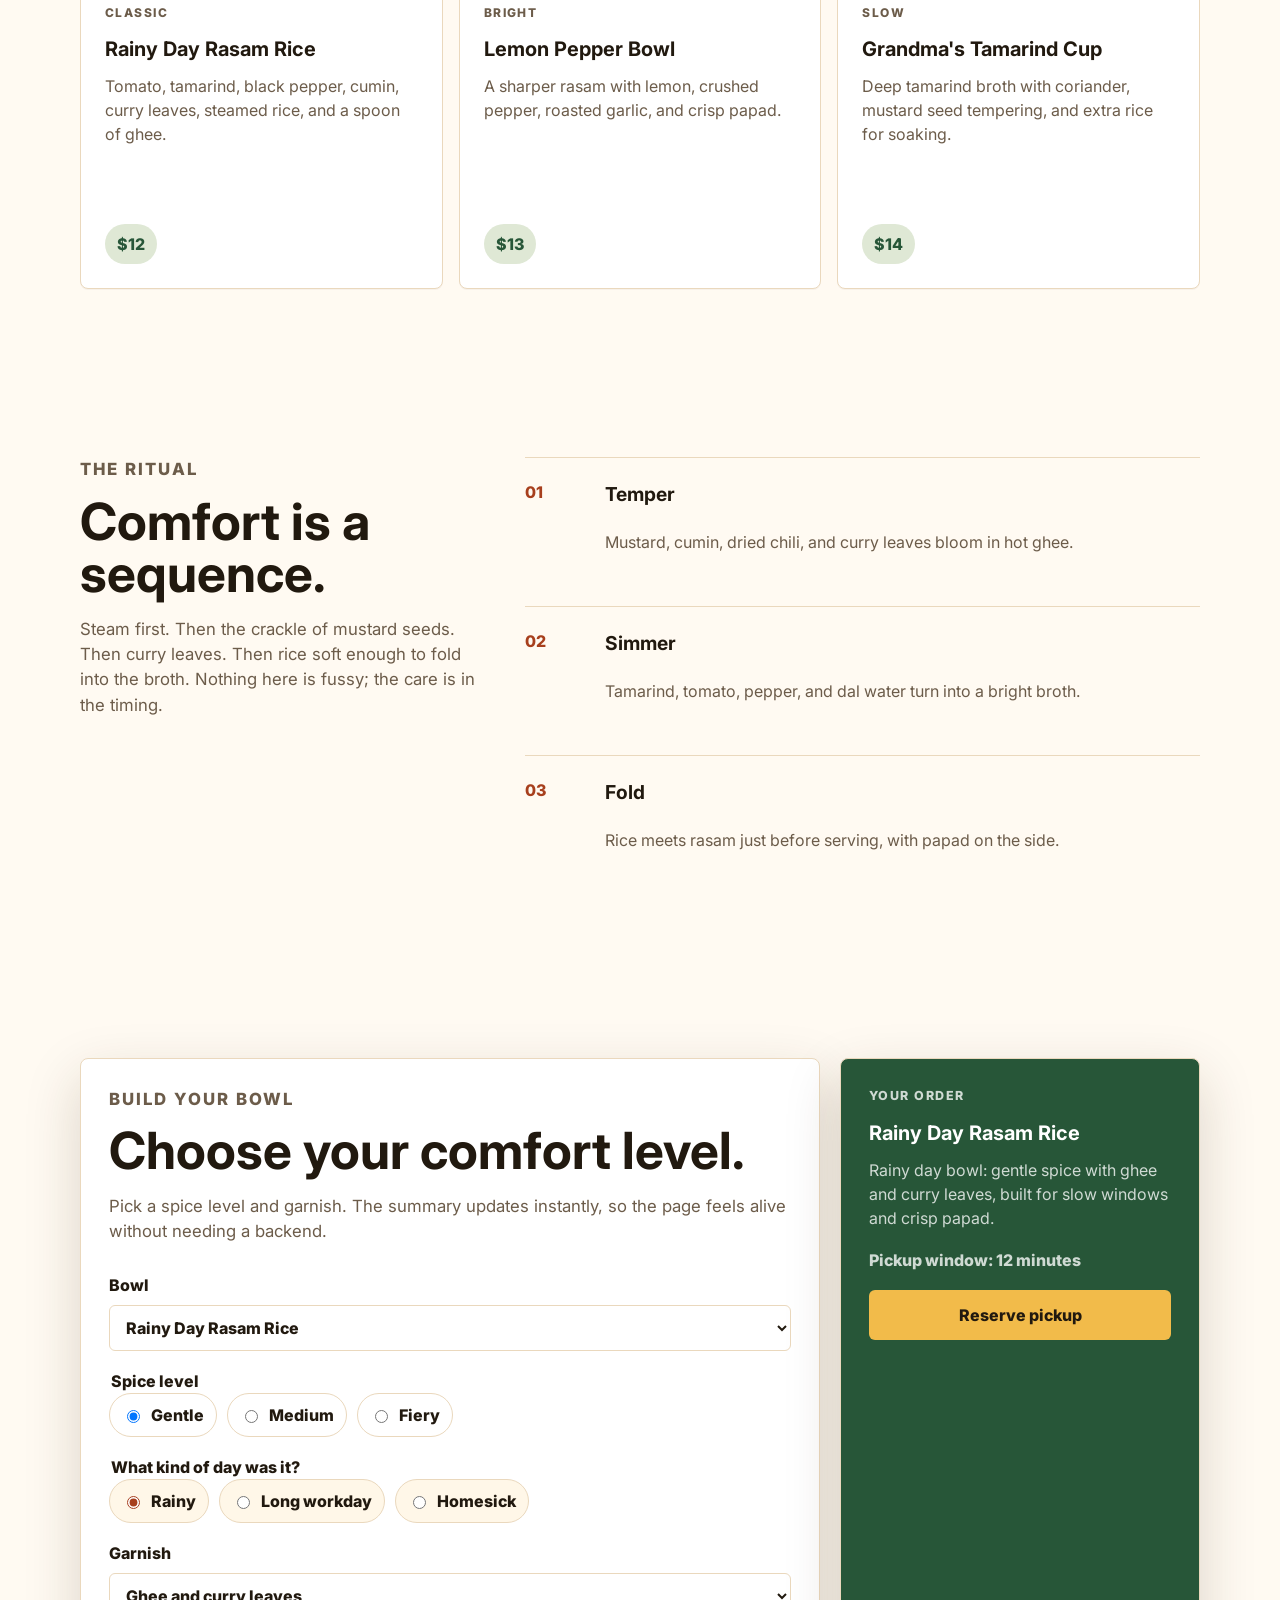
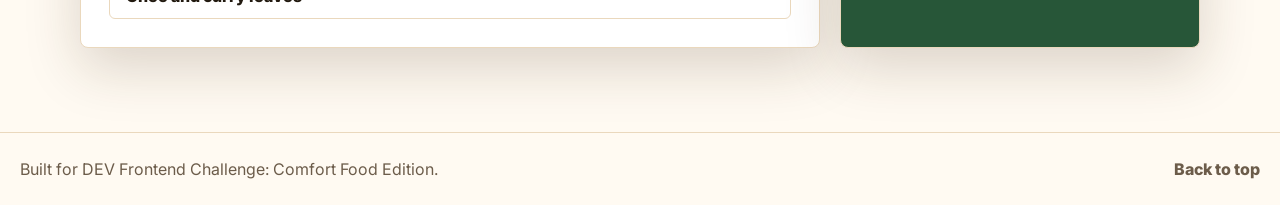
==== commit 1381edce: "Add comfort mood polish" ====
--- a/index.html
+++ b/index.html
@@ -6,6 +6,27 @@
     <meta
       name="description"
       content="Rasam House is a comfort food landing page celebrating warm South Indian rasam rice bowls."
+    />
+    <meta property="og:title" content="Rasam House | Comfort Food Bowls" />
+    <meta
+      property="og:description"
+      content="A warm, responsive comfort-food landing page for South Indian rasam rice bowls."
+    />
+    <meta
+      property="og:image"
+      content="https://rohithmatham12.github.io/dev-comfort-food-challenge/assets/screenshot-desktop.png"
+    />
+    <meta property="og:url" content="https://rohithmatham12.github.io/dev-comfort-food-challenge/" />
+    <meta property="og:type" content="website" />
+    <meta name="twitter:card" content="summary_large_image" />
+    <meta name="twitter:title" content="Rasam House | Comfort Food Bowls" />
+    <meta
+      name="twitter:description"
+      content="A warm, responsive comfort-food landing page for South Indian rasam rice bowls."
+    />
+    <meta
+      name="twitter:image"
+      content="https://rohithmatham12.github.io/dev-comfort-food-challenge/assets/screenshot-desktop.png"
     />
     <title>Rasam House | Comfort Food Bowls</title>
     <link rel="preconnect" href="https://fonts.googleapis.com" />
@@ -19,7 +40,7 @@
   <body>
     <a class="skip-link" href="#main">Skip to main content</a>
 
-    <div class="loader" role="status" aria-live="polite" data-loader>
+    <div class="loader" role="status" aria-live="polite" data-loader hidden>
       <div class="loader-card">
         <div class="cooker" aria-hidden="true">
           <div class="cooker-steam">
@@ -103,6 +124,9 @@
           This concept is part tiny restaurant, part recipe memory. Every detail
           is tuned for warmth: clear choices, readable contrast, keyboard-friendly
           controls, and a first screen that puts the food where it belongs.
+        </p>
+        <p class="memory-line">
+          Some food fills you. Some food quietly puts you back together.
         </p>
       </section>
 
@@ -202,6 +226,12 @@
               <label><input type="radio" name="spice" value="medium" /> Medium</label>
               <label><input type="radio" name="spice" value="fiery" /> Fiery</label>
             </fieldset>
+            <fieldset class="mood-picker">
+              <legend>What kind of day was it?</legend>
+              <label><input type="radio" name="mood" value="rainy" checked /> Rainy</label>
+              <label><input type="radio" name="mood" value="long" /> Long workday</label>
+              <label><input type="radio" name="mood" value="homesick" /> Homesick</label>
+            </fieldset>
             <label>
               Garnish
               <select name="garnish">
@@ -219,6 +249,10 @@
             Gentle spice with ghee and curry leaves. Ready in 12 minutes.
           </p>
           <p class="pickup-meta" data-pickup-meta>Pickup window: 12 minutes</p>
+          <div class="reservation-steam" data-reservation-steam hidden aria-hidden="true">
+            <span></span>
+            <span></span>
+          </div>
           <div class="order-progress" data-order-progress hidden>
             <span></span>
           </div>
--- a/styles.css
+++ b/styles.css
@@ -505,6 +505,18 @@
   font-size: 1.05rem;
 }
 
+.intro .memory-line {
+  grid-column: 1 / -1;
+  width: min(760px, 100%);
+  margin: 6px auto 0;
+  border-left: 4px solid var(--spice);
+  color: var(--ink);
+  font-size: clamp(1.35rem, 3vw, 2rem);
+  font-weight: 800;
+  line-height: 1.14;
+  padding: 18px 0 18px 22px;
+}
+
 .section-heading {
   max-width: 680px;
   margin-bottom: 30px;
@@ -645,6 +657,14 @@
   padding: 9px 12px;
 }
 
+.mood-picker label {
+  background: #fff7e8;
+}
+
+.mood-picker input:checked {
+  accent-color: var(--spice);
+}
+
 .summary {
   background: var(--leaf);
   color: white;
@@ -680,6 +700,28 @@
 .pickup-meta {
   margin: 18px 0 0;
   font-weight: 800;
+}
+
+.reservation-steam {
+  display: flex;
+  justify-content: center;
+  gap: 14px;
+  height: 58px;
+  margin-top: 14px;
+}
+
+.reservation-steam span {
+  width: 11px;
+  height: 52px;
+  border-radius: 999px;
+  background: linear-gradient(180deg, rgba(255, 255, 255, 0), rgba(255, 238, 189, 0.86), rgba(255, 255, 255, 0));
+  filter: blur(5px);
+  animation: summary-steam-rise 2.2s ease-in-out infinite;
+}
+
+.reservation-steam span:nth-child(2) {
+  height: 44px;
+  animation-delay: 520ms;
 }
 
 .order-progress {
@@ -869,6 +911,20 @@
   }
 }
 
+@keyframes summary-steam-rise {
+  0% {
+    opacity: 0;
+    transform: translateY(14px) scaleX(0.78);
+  }
+  45% {
+    opacity: 0.86;
+  }
+  100% {
+    opacity: 0;
+    transform: translateY(-16px) scaleX(1.18);
+  }
+}
+
 @keyframes toast-in {
   from {
     opacity: 0;
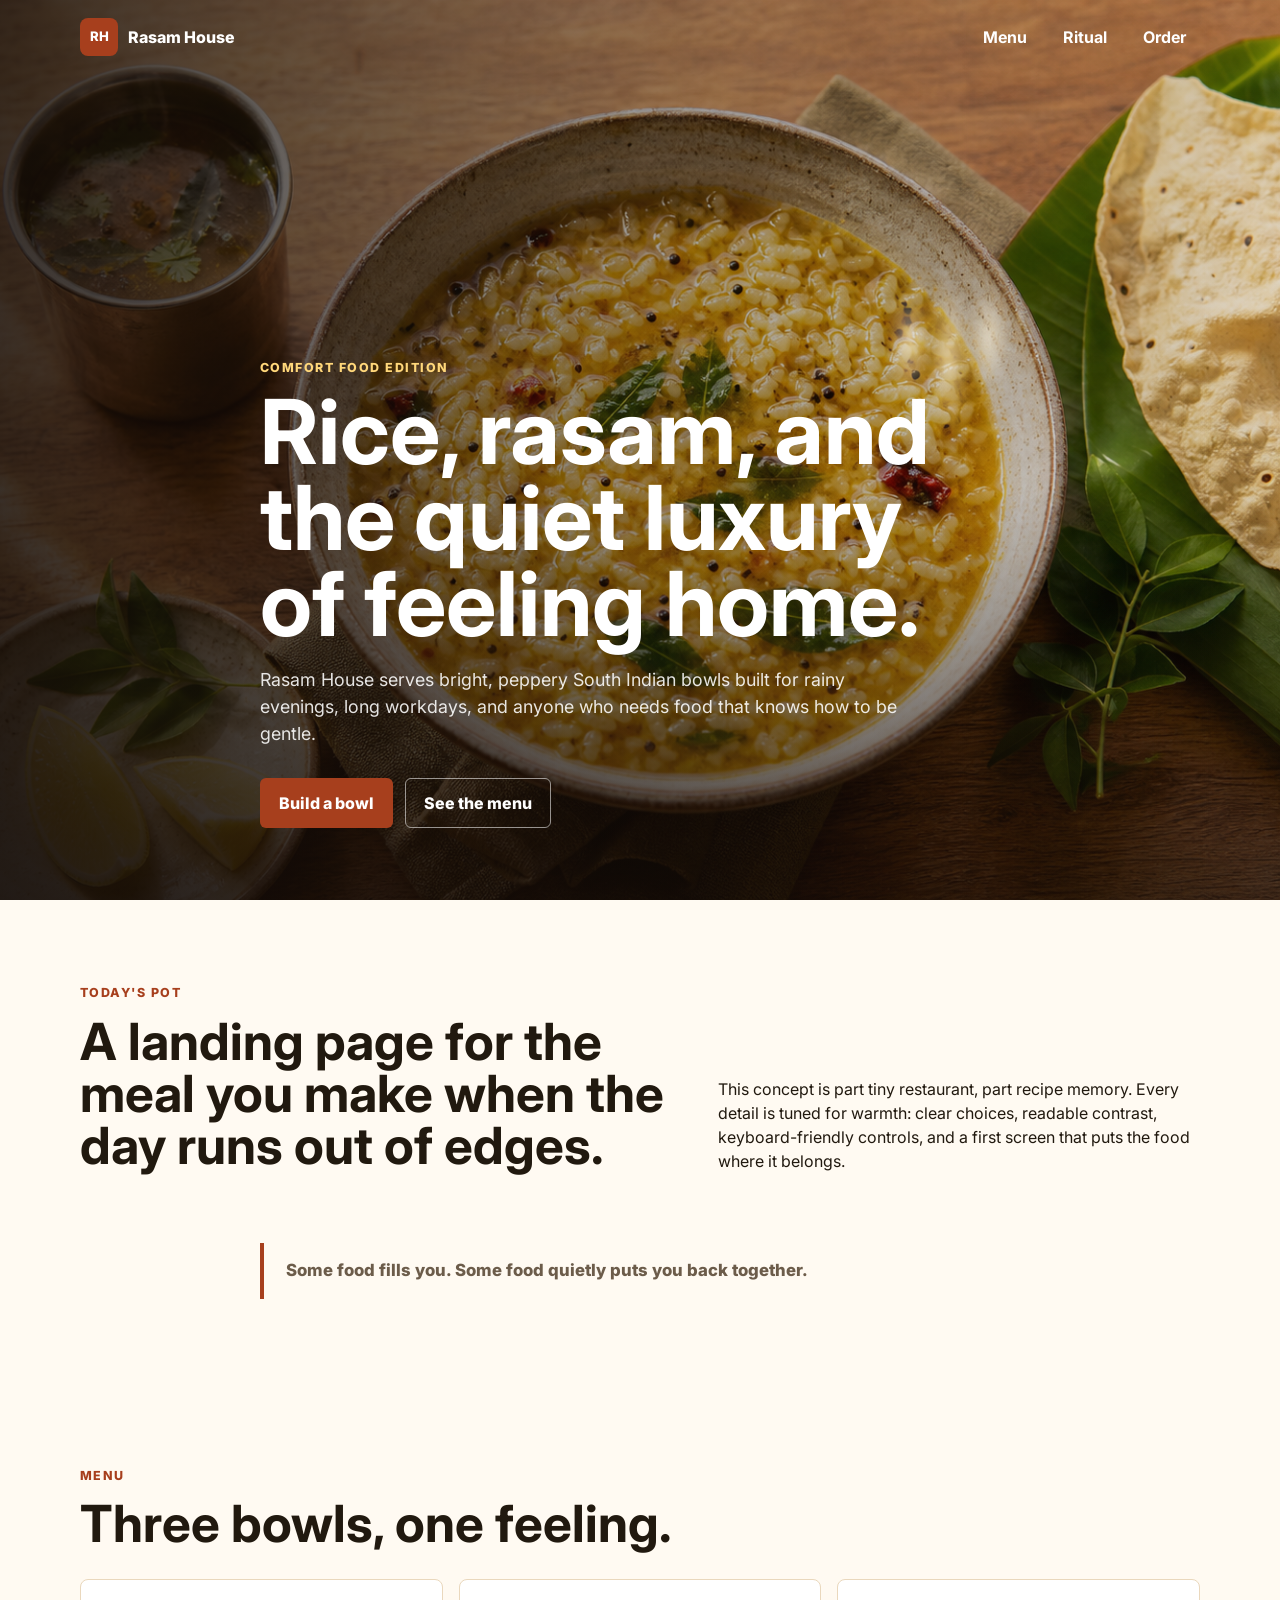
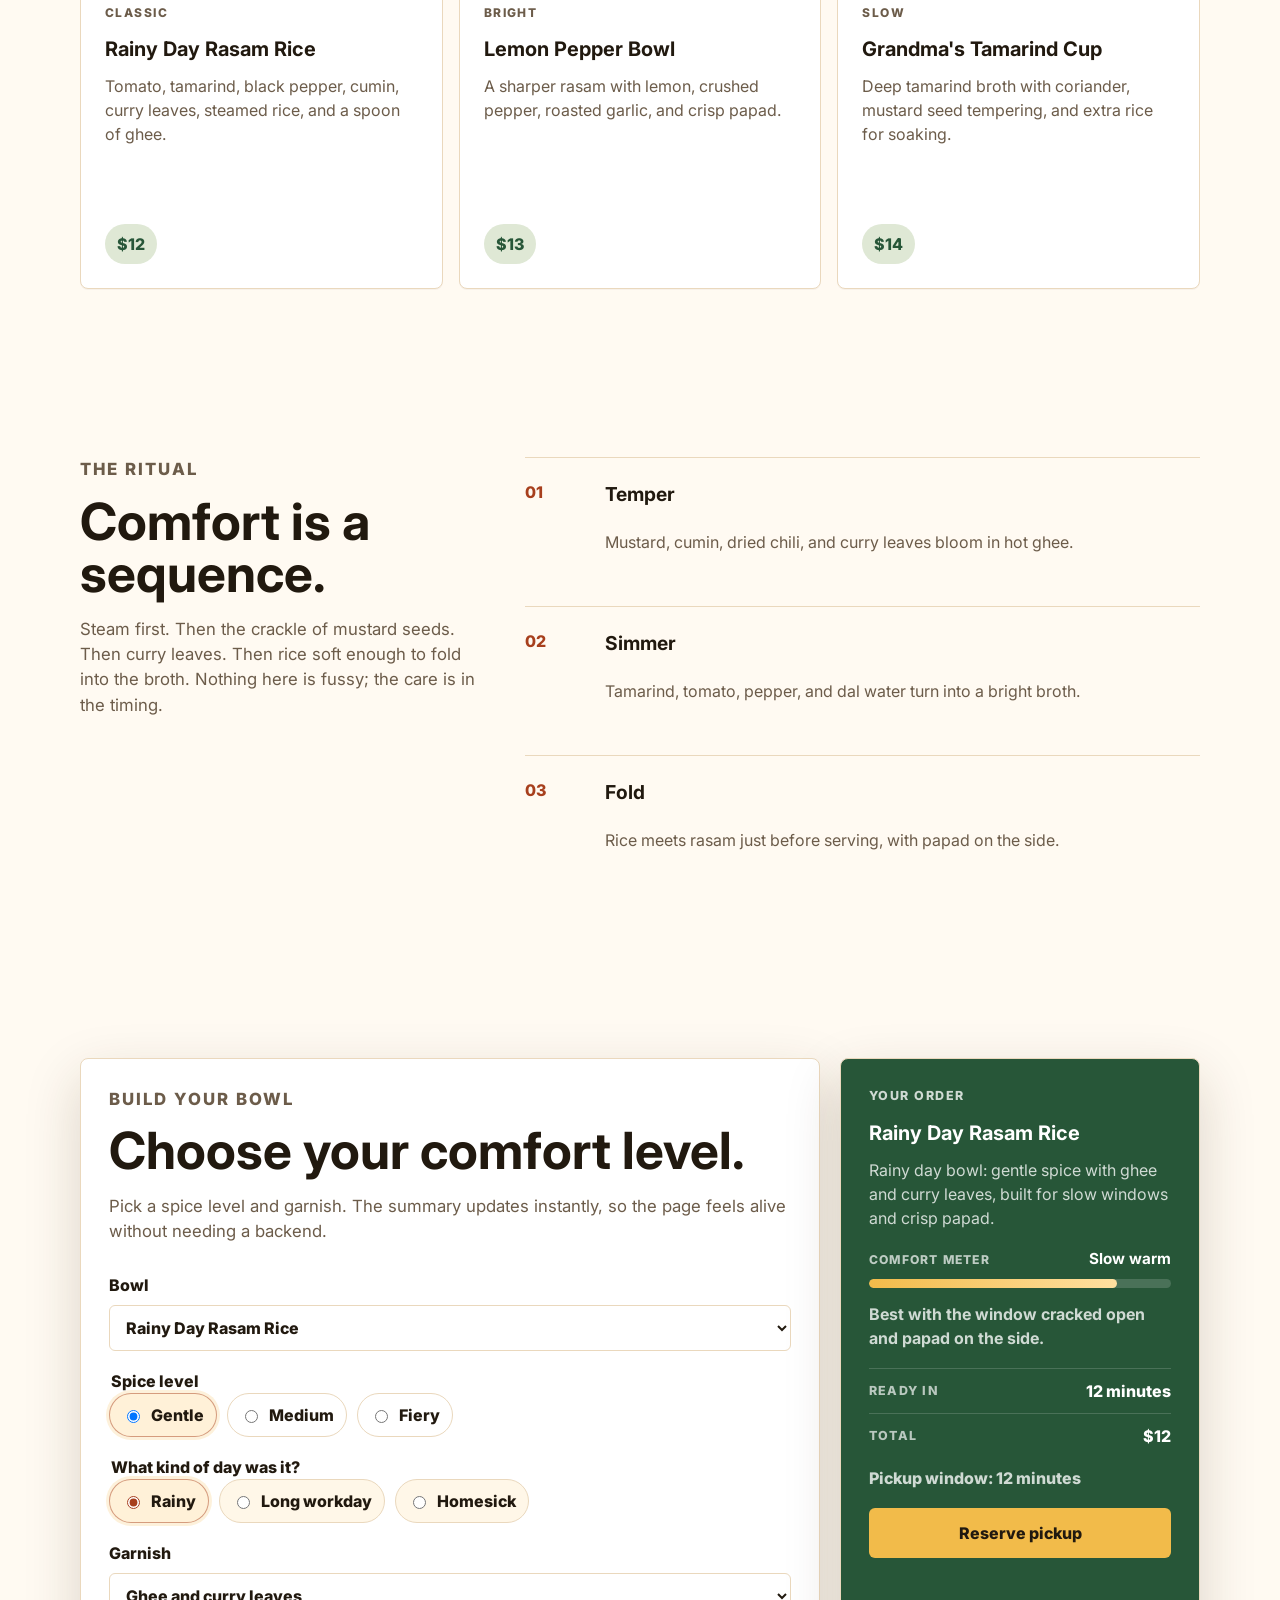
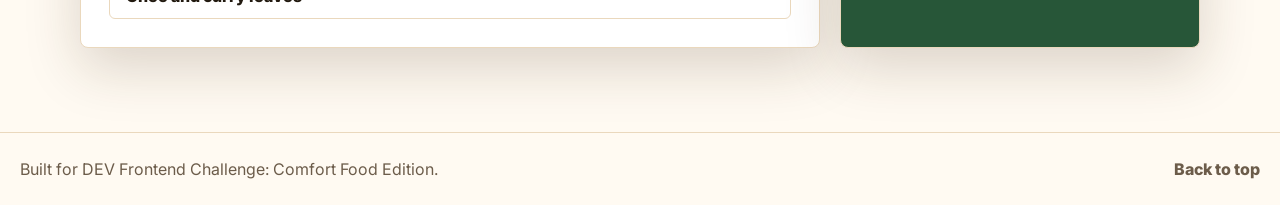
==== commit 1dd5f8cf: "Add dynamic comfort receipt" ====
--- a/index.html
+++ b/index.html
@@ -215,9 +215,9 @@
             <label>
               Bowl
               <select name="bowl">
-                <option>Rainy Day Rasam Rice</option>
-                <option>Lemon Pepper Bowl</option>
-                <option>Grandma's Tamarind Cup</option>
+                <option data-price="12">Rainy Day Rasam Rice</option>
+                <option data-price="13">Lemon Pepper Bowl</option>
+                <option data-price="14">Grandma's Tamarind Cup</option>
               </select>
             </label>
             <fieldset>
@@ -248,6 +248,28 @@
           <p data-summary-copy>
             Gentle spice with ghee and curry leaves. Ready in 12 minutes.
           </p>
+          <div class="comfort-meter" aria-label="Comfort meter">
+            <div>
+              <span>Comfort meter</span>
+              <strong data-comfort-label>Slow warm</strong>
+            </div>
+            <div class="meter-track" aria-hidden="true">
+              <span data-comfort-meter></span>
+            </div>
+          </div>
+          <p class="comfort-note" data-comfort-note>
+            Best with the window cracked open and papad on the side.
+          </p>
+          <dl class="receipt-lines">
+            <div>
+              <dt>Ready in</dt>
+              <dd data-summary-eta>12 minutes</dd>
+            </div>
+            <div>
+              <dt>Total</dt>
+              <dd data-summary-total>$12</dd>
+            </div>
+          </dl>
           <p class="pickup-meta" data-pickup-meta>Pickup window: 12 minutes</p>
           <div class="reservation-steam" data-reservation-steam hidden aria-hidden="true">
             <span></span>
@@ -262,6 +284,9 @@
           <button class="button quiet" type="button" data-reset-order hidden>
             Change order
           </button>
+          <button class="button quiet" type="button" data-copy-receipt hidden>
+            Copy pickup note
+          </button>
           <p class="toast" role="status" data-toast hidden>
             Pickup reserved. Your bowl will stay warm.
           </p>
--- a/styles.css
+++ b/styles.css
@@ -657,6 +657,12 @@
   padding: 9px 12px;
 }
 
+fieldset label:has(input:checked) {
+  border-color: rgba(167, 63, 29, 0.48);
+  background: #fff1d8;
+  box-shadow: 0 0 0 3px rgba(242, 187, 74, 0.2);
+}
+
 .mood-picker label {
   background: #fff7e8;
 }
@@ -695,6 +701,82 @@
 
 .summary .button.quiet:hover {
   background: rgba(255, 255, 255, 0.12);
+}
+
+.comfort-meter {
+  display: grid;
+  gap: 9px;
+  margin-top: 18px;
+}
+
+.comfort-meter div:first-child {
+  display: flex;
+  align-items: baseline;
+  justify-content: space-between;
+  gap: 12px;
+}
+
+.comfort-meter span {
+  color: rgba(255, 255, 255, 0.7);
+  font-size: 0.76rem;
+  font-weight: 800;
+  letter-spacing: 0.1em;
+  text-transform: uppercase;
+}
+
+.comfort-meter strong {
+  color: white;
+  font-size: 0.95rem;
+}
+
+.meter-track {
+  height: 9px;
+  overflow: hidden;
+  border-radius: 999px;
+  background: rgba(255, 255, 255, 0.16);
+}
+
+.meter-track span {
+  display: block;
+  width: 82%;
+  height: 100%;
+  border-radius: inherit;
+  background: linear-gradient(90deg, var(--gold), #ffe0a0);
+  transition: width 180ms ease;
+}
+
+.comfort-note {
+  margin: 14px 0 0;
+  font-weight: 700;
+}
+
+.receipt-lines {
+  display: grid;
+  gap: 10px;
+  margin: 18px 0 0;
+}
+
+.receipt-lines div {
+  display: flex;
+  align-items: center;
+  justify-content: space-between;
+  gap: 16px;
+  border-top: 1px solid rgba(255, 255, 255, 0.16);
+  padding-top: 10px;
+}
+
+.receipt-lines dt {
+  color: rgba(255, 255, 255, 0.68);
+  font-size: 0.78rem;
+  font-weight: 800;
+  letter-spacing: 0.1em;
+  text-transform: uppercase;
+}
+
+.receipt-lines dd {
+  margin: 0;
+  color: white;
+  font-weight: 800;
 }
 
 .pickup-meta {
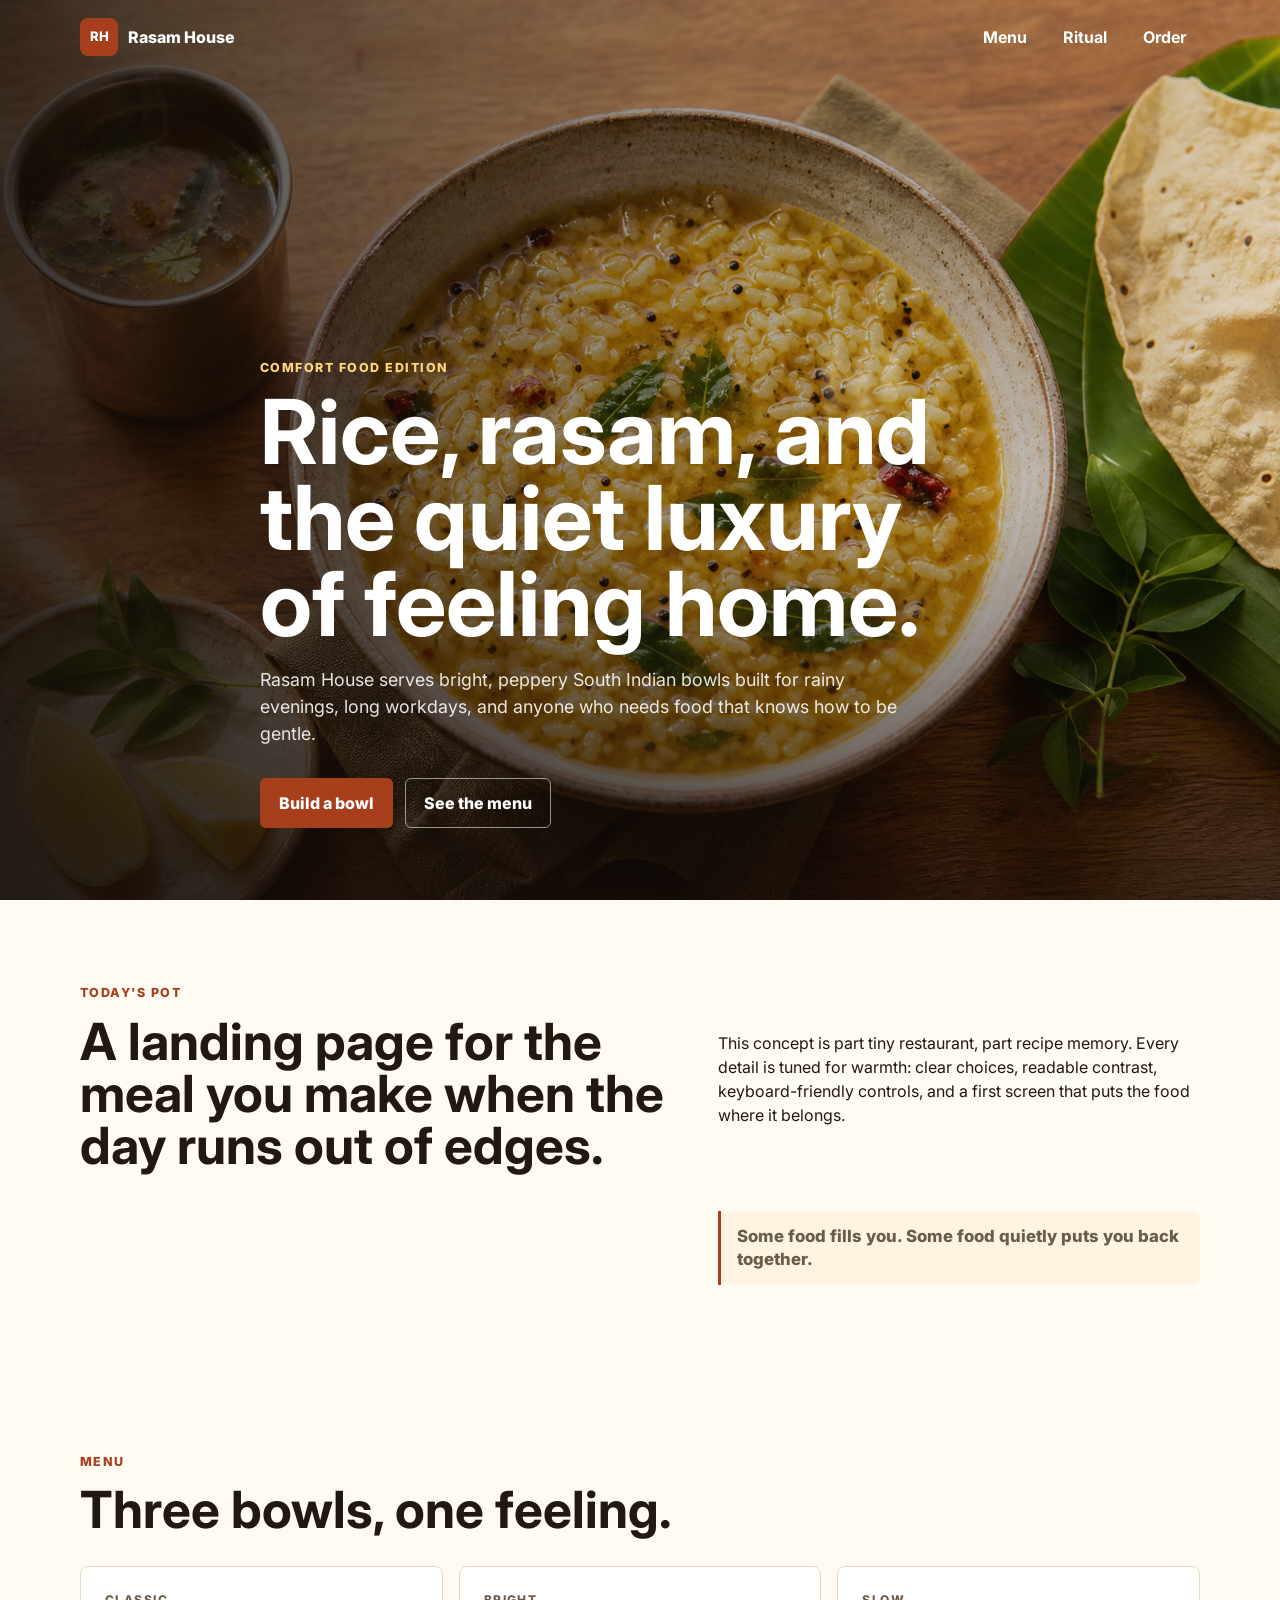
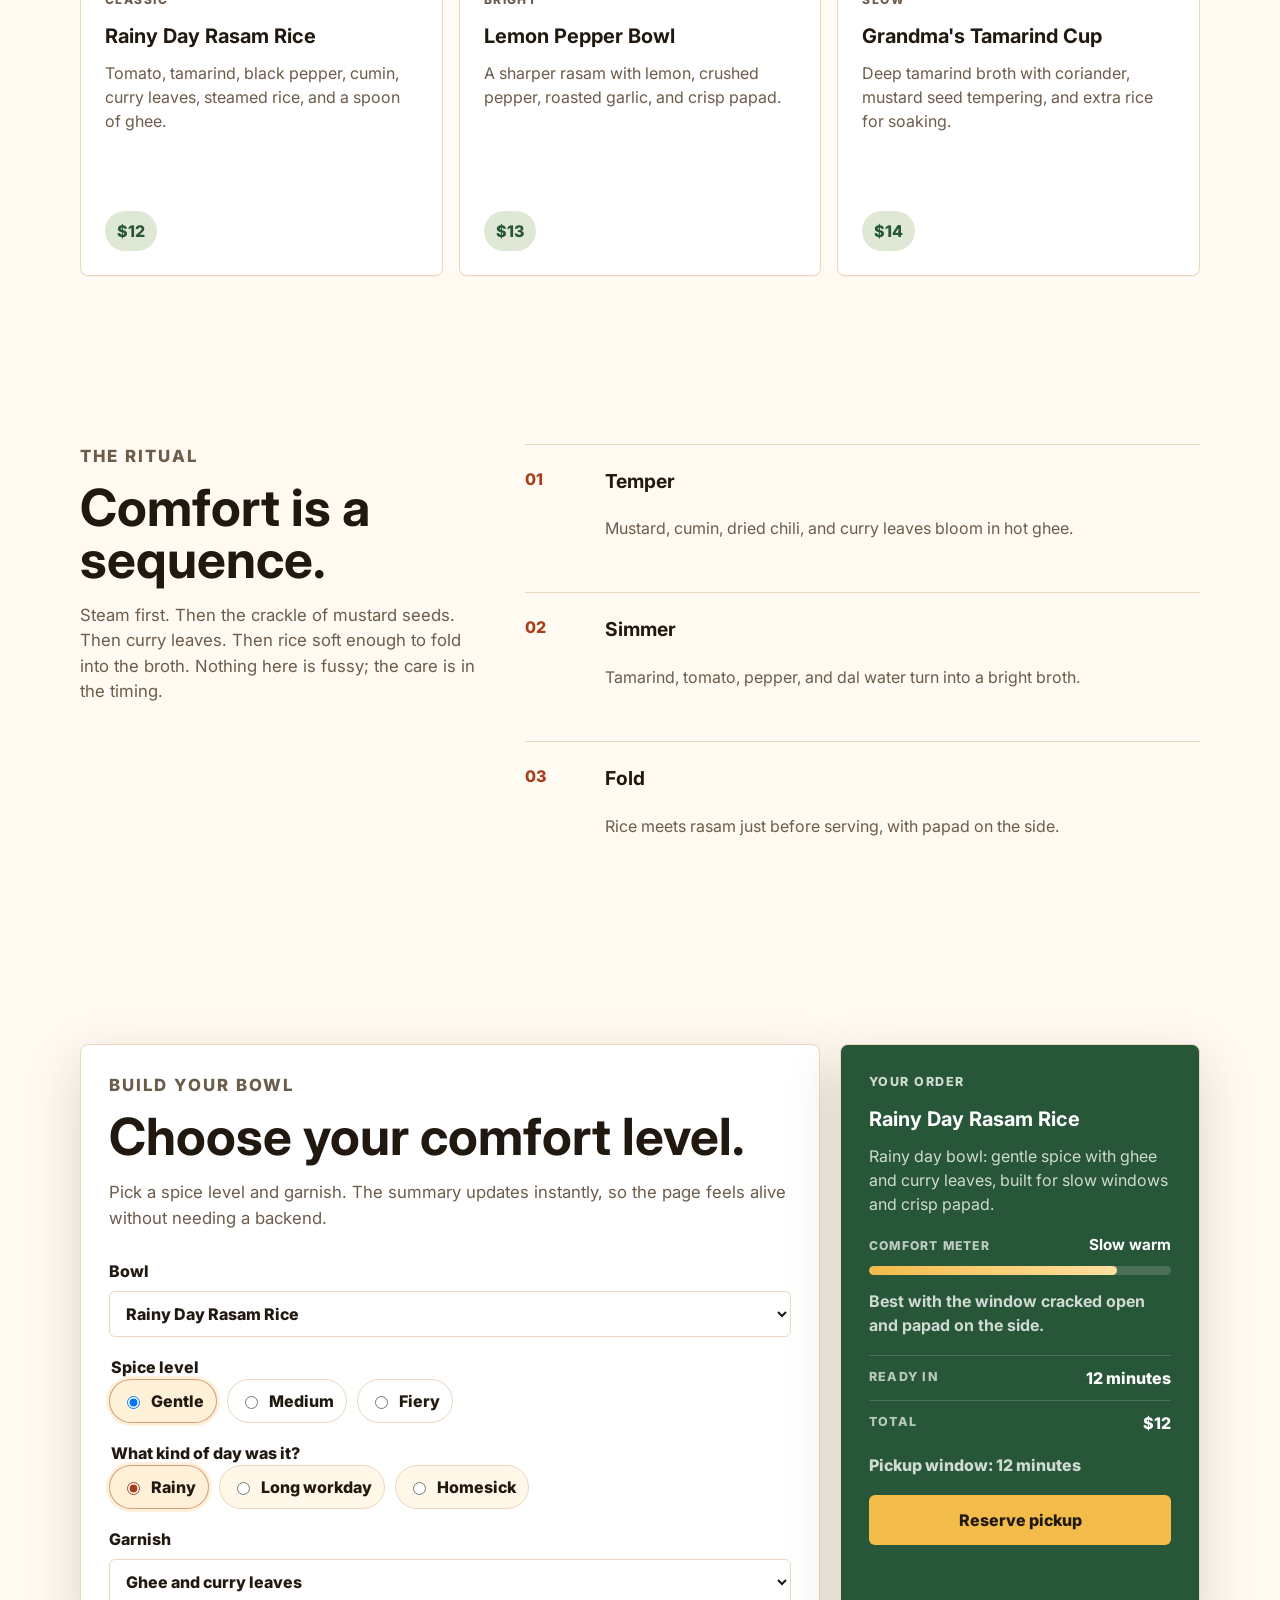
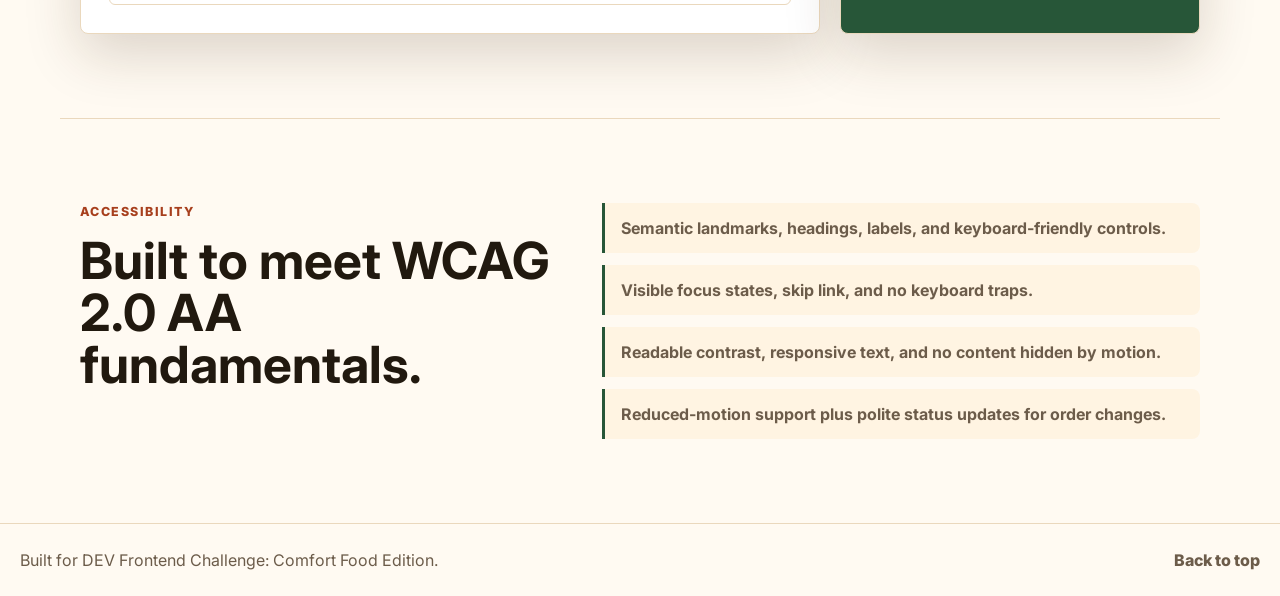
==== commit 3874bf28: "Add WCAG accessibility polish" ====
--- a/index.html
+++ b/index.html
@@ -242,18 +242,27 @@
             </label>
           </form>
         </div>
-        <aside class="summary" aria-live="polite" aria-labelledby="summary-title">
+        <aside class="summary" aria-live="polite" aria-labelledby="summary-title" aria-busy="false">
           <p class="eyebrow">Your order</p>
           <h3 id="summary-title" data-summary-bowl>Rainy Day Rasam Rice</h3>
           <p data-summary-copy>
             Gentle spice with ghee and curry leaves. Ready in 12 minutes.
           </p>
-          <div class="comfort-meter" aria-label="Comfort meter">
+          <div class="comfort-meter">
             <div>
               <span>Comfort meter</span>
               <strong data-comfort-label>Slow warm</strong>
             </div>
-            <div class="meter-track" aria-hidden="true">
+            <div
+              class="meter-track"
+              role="meter"
+              aria-label="Comfort meter"
+              aria-valuemin="0"
+              aria-valuemax="100"
+              aria-valuenow="82"
+              aria-valuetext="Slow warm, 82 percent"
+              data-comfort-meter-shell
+            >
               <span data-comfort-meter></span>
             </div>
           </div>
@@ -292,6 +301,19 @@
           </p>
         </aside>
       </section>
+
+      <section class="section accessibility" aria-labelledby="accessibility-title">
+        <div>
+          <p class="eyebrow">Accessibility</p>
+          <h2 id="accessibility-title">Built to meet WCAG 2.0 AA fundamentals.</h2>
+        </div>
+        <ul class="accessibility-list">
+          <li>Semantic landmarks, headings, labels, and keyboard-friendly controls.</li>
+          <li>Visible focus states, skip link, and no keyboard traps.</li>
+          <li>Readable contrast, responsive text, and no content hidden by motion.</li>
+          <li>Reduced-motion support plus polite status updates for order changes.</li>
+        </ul>
+      </section>
     </main>
 
     <footer class="footer">
--- a/styles.css
+++ b/styles.css
@@ -358,31 +358,31 @@
 
 .steam {
   position: absolute;
-  right: clamp(120px, 22vw, 360px);
-  bottom: clamp(330px, 52vh, 560px);
+  right: clamp(180px, 30vw, 470px);
+  bottom: clamp(360px, 50vh, 520px);
   display: flex;
-  gap: 22px;
-  opacity: 0.95;
+  gap: 16px;
+  opacity: 0.62;
   pointer-events: none;
 }
 
 .steam span {
-  width: 18px;
-  height: 118px;
+  width: 12px;
+  height: 92px;
   border-radius: 999px;
   background: linear-gradient(180deg, rgba(255, 255, 255, 0), rgba(255, 245, 219, 0.9), rgba(255, 255, 255, 0));
-  filter: blur(9px);
+  filter: blur(7px);
   transform-origin: bottom;
   animation: hero-steam-rise 3.4s ease-in-out infinite;
 }
 
 .steam span:nth-child(2) {
-  height: 148px;
+  height: 116px;
   animation-delay: 650ms;
 }
 
 .steam span:nth-child(3) {
-  height: 104px;
+  height: 82px;
   animation-delay: 1.2s;
 }
 
@@ -494,8 +494,9 @@
 .intro {
   display: grid;
   grid-template-columns: minmax(0, 1.1fr) minmax(280px, 0.9fr);
-  gap: 48px;
-  align-items: end;
+  column-gap: 48px;
+  row-gap: 18px;
+  align-items: center;
 }
 
 .intro p:last-child,
@@ -506,15 +507,17 @@
 }
 
 .intro .memory-line {
-  grid-column: 1 / -1;
-  width: min(760px, 100%);
-  margin: 6px auto 0;
-  border-left: 4px solid var(--spice);
+  grid-column: 2;
+  width: 100%;
+  margin: 4px 0 0;
+  border-left: 3px solid var(--spice);
+  border-radius: 0 8px 8px 0;
+  background: #fff4e2;
   color: var(--ink);
-  font-size: clamp(1.35rem, 3vw, 2rem);
-  font-weight: 800;
-  line-height: 1.14;
-  padding: 18px 0 18px 22px;
+  font-size: 1.02rem;
+  font-weight: 800;
+  line-height: 1.35;
+  padding: 14px 16px;
 }
 
 .section-heading {
@@ -830,6 +833,35 @@
 
 .toast:not([hidden]) {
   animation: toast-in 220ms ease-out both;
+}
+
+.accessibility {
+  display: grid;
+  grid-template-columns: minmax(0, 0.9fr) minmax(320px, 1.1fr);
+  gap: 32px;
+  align-items: start;
+  border-top: 1px solid var(--line);
+}
+
+.accessibility h2 {
+  max-width: 560px;
+}
+
+.accessibility-list {
+  display: grid;
+  gap: 12px;
+  margin: 0;
+  padding: 0;
+  list-style: none;
+}
+
+.accessibility-list li {
+  border-left: 3px solid var(--leaf);
+  border-radius: 0 8px 8px 0;
+  background: #fff4e2;
+  color: var(--muted);
+  font-weight: 700;
+  padding: 13px 16px;
 }
 
 .footer {
@@ -878,8 +910,13 @@
 
   .intro,
   .ritual,
-  .order {
+  .order,
+  .accessibility {
     grid-template-columns: 1fr;
+  }
+
+  .intro .memory-line {
+    grid-column: auto;
   }
 
   .menu-grid {
@@ -907,9 +944,9 @@
   }
 
   .steam {
-    right: 82px;
-    bottom: 56vh;
-    transform: scale(0.68);
+    right: 104px;
+    bottom: 58vh;
+    transform: scale(0.56);
   }
 }
 
